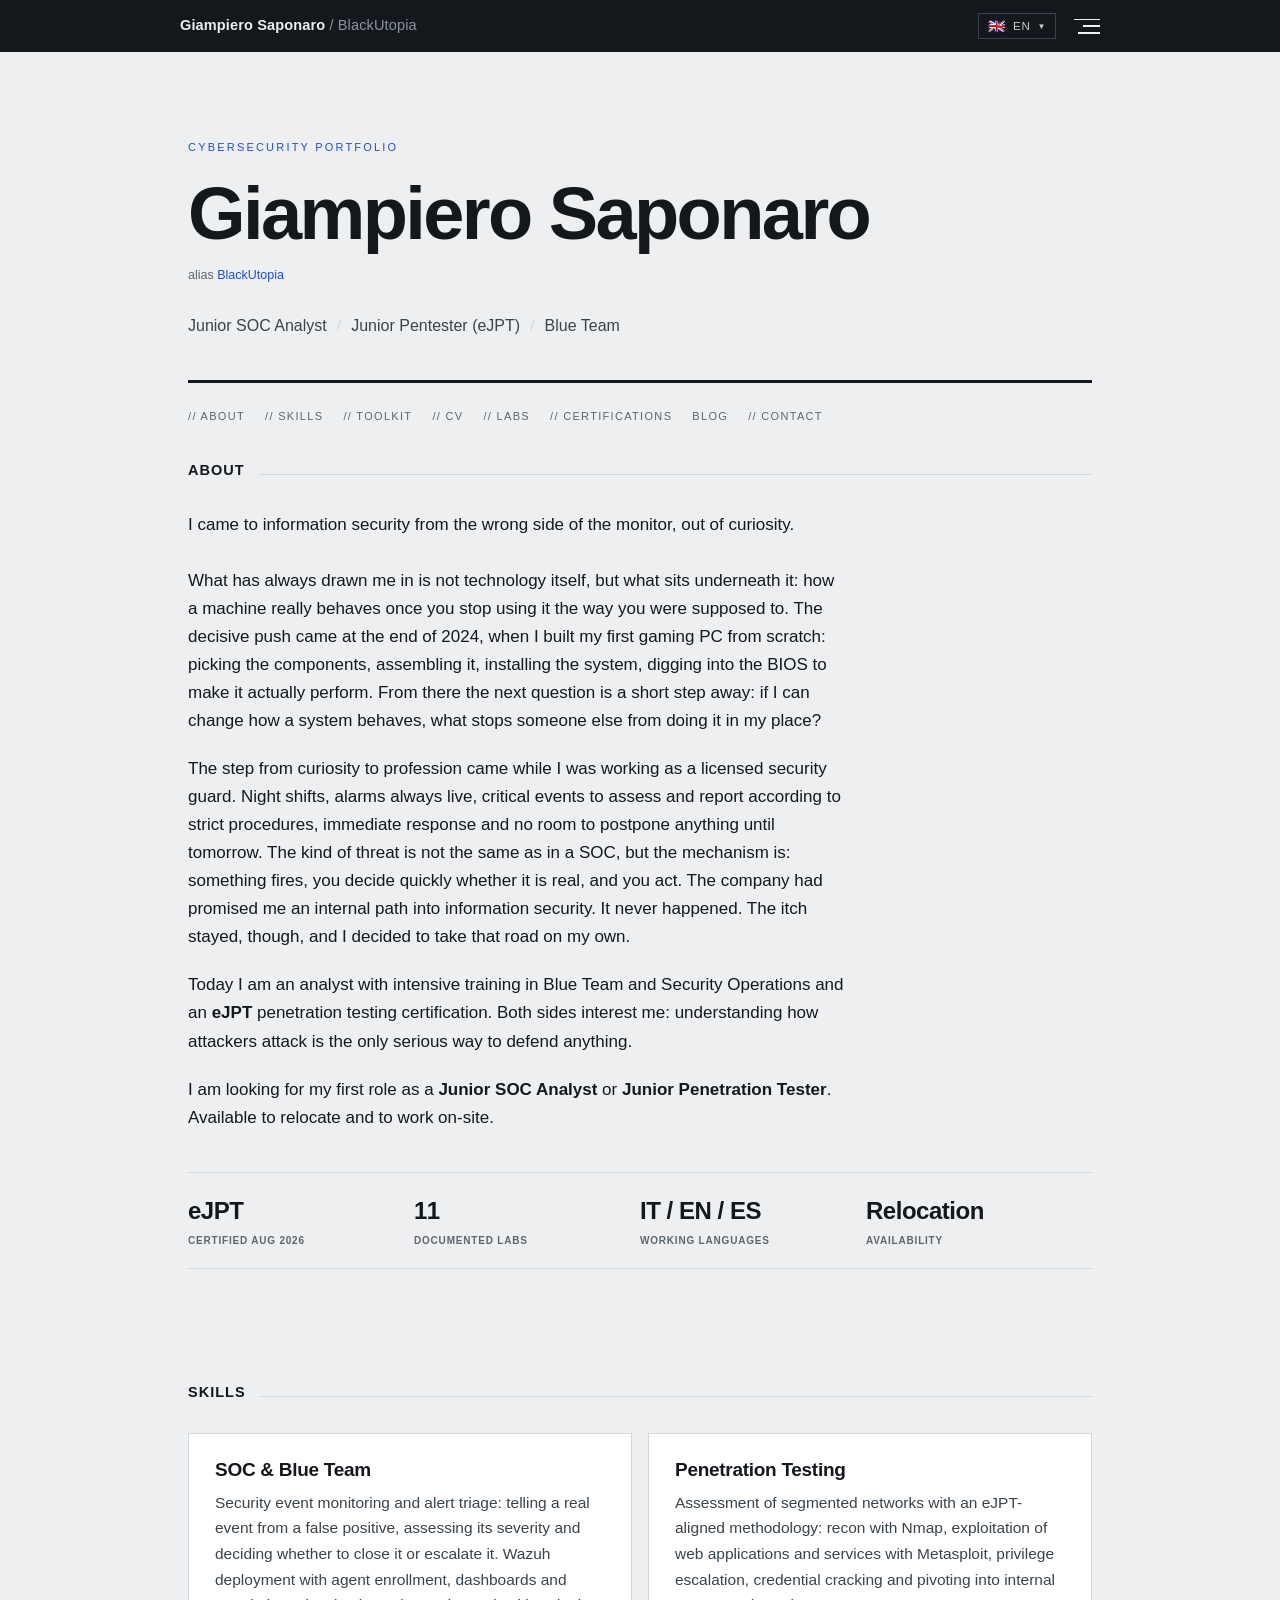
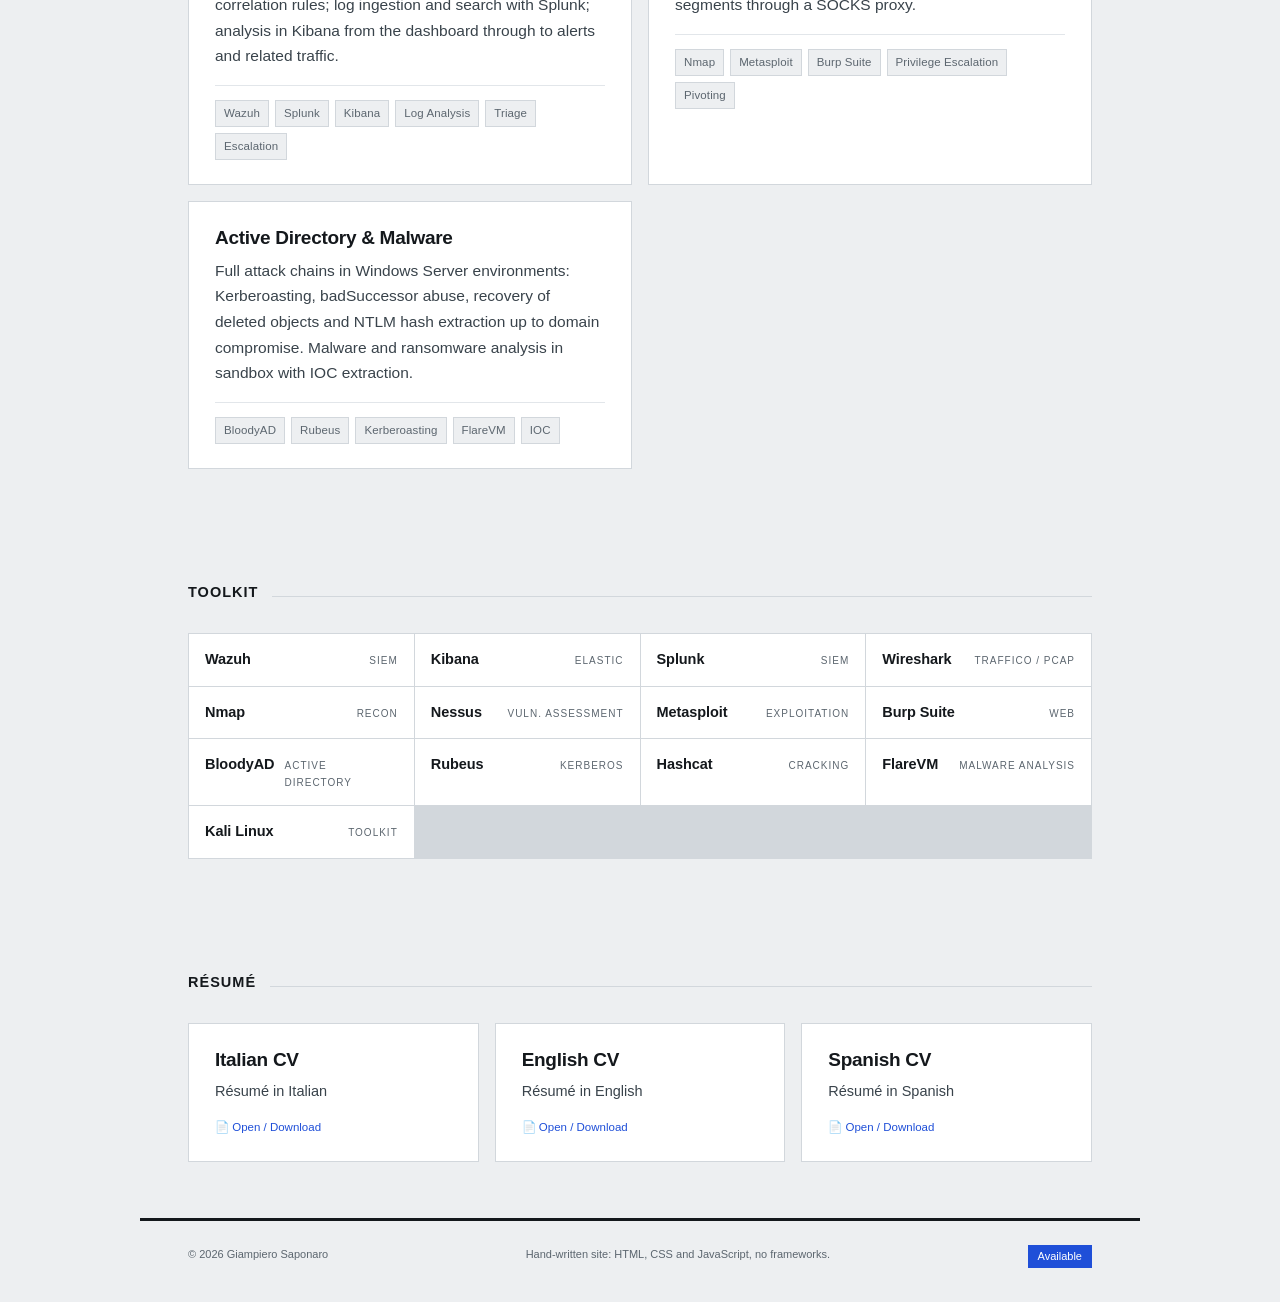
==== index.html @ b76ded6a "update" ====
<!DOCTYPE html>
<html lang="it">
<head>
<meta charset="UTF-8">
<meta name="viewport" content="width=device-width, initial-scale=1.0">
<title>BlackUtopia &mdash; Giampiero Saponaro | Junior SOC Analyst</title>
<meta name="description" content="Portfolio di Giampiero Saponaro, Junior SOC Analyst e Junior Penetration Tester certificato eJPT.">
<meta http-equiv="Content-Security-Policy" content="
default-src 'self';
style-src 'self' 'unsafe-inline' https://fonts.googleapis.com;
font-src 'self' https://fonts.gstatic.com;
script-src 'self' 'unsafe-inline';
img-src 'self' data:;
connect-src 'none';
frame-ancestors 'none';
upgrade-insecure-requests;
">
<meta name="referrer" content="no-referrer">
<meta http-equiv="X-Frame-Options" content="DENY">
<meta http-equiv="X-Content-Type-Options" content="nosniff">
<link href="https://fonts.googleapis.com/css2?family=Inter:wght@400;500;600;700;800&display=swap" rel="stylesheet">
<link rel="stylesheet" href="style.css">
</head>
<body data-page-title="">
<nav>
<div class="nav-in">
<a class="nav-logo" href="./">Giampiero Saponaro <span>/ BlackUtopia</span></a>
<div class="nav-actions">
<div class="lang-switch">
<button class="lang-btn" aria-label="Cambia lingua" data-i18n-aria="lang.aria" aria-expanded="false">
<span class="lang-flag">🇮🇹</span><span class="lang-code">IT</span><span class="lang-caret">▼</span>
</button>
<ul class="lang-menu">
<li><button data-lang="it"><span class="lang-flag">🇮🇹</span>Italiano</button></li>
<li><button data-lang="en"><span class="lang-flag">🇬🇧</span>English</button></li>
<li><button data-lang="es"><span class="lang-flag">🇪🇸</span>Español</button></li>
<li><button data-lang="fr"><span class="lang-flag">🇫🇷</span>Français</button></li>
</ul>
</div>
<button class="menu-toggle" aria-label="Apri il menu" data-i18n-aria="menu.open_aria" aria-expanded="false">
<span></span><span></span><span></span>
</button>
</div>
</div>
</nav>
<div class="menu-overlay">
<div class="menu-inner">
<div class="menu-top">
<div class="menu-label" data-i18n="menu.label">// navigazione</div>
<button class="menu-close">
<span class="menu-close-x">&times;</span><span data-i18n="menu.close">chiudi</span>
</button>
</div>
<ul class="menu-list">
<li class="current"><a href="./"><span class="menu-text" data-i18n="menu.home">Home</span><span class="menu-arrow">&rarr;</span></a></li>
<li><a href="labs/"><span class="menu-text" data-i18n="menu.labs">Lab &amp; Progetti</span><span class="menu-arrow">&rarr;</span></a></li>
<li><a href="bootcamp/"><span class="menu-text" data-i18n="menu.bootcamp">Bootcamp EPICODE</span><span class="menu-arrow">&rarr;</span></a></li>
<li><a href="github/"><span class="menu-text" data-i18n="menu.github">GitHub</span><span class="menu-arrow">&rarr;</span></a></li>
<li><a href="certs/"><span class="menu-text" data-i18n="menu.certs">Certificazioni</span><span class="menu-arrow">&rarr;</span></a></li>
<li><a href="blog/"><span class="menu-text" data-i18n="menu.blog">Blog</span><span class="menu-arrow">&rarr;</span></a></li>
<li><a href="contact/"><span class="menu-text" data-i18n="menu.contact">Contatti</span><span class="menu-arrow">&rarr;</span></a></li>
</ul>
<div class="menu-footer">
<a href="https://www.linkedin.com/in/giampiero-saponaro-cybersecurity" target="_blank" rel="noopener noreferrer">LinkedIn</a>
<a href="https://github.com/GiampieroSap" target="_blank" rel="noopener noreferrer">GitHub</a>
<a href="https://tryhackme.com/p/BlackUtopia" target="_blank" rel="noopener noreferrer">TryHackMe</a>
<a href="contact/" data-i18n="menu.write">Scrivimi</a>
</div>
</div>
</div>
<section id="hero">
<div class="hero-tag" data-i18n="hero.tag">Cybersecurity Portfolio</div>
<h1 class="hero-name">Giampiero Saponaro</h1>
<div class="hero-realname">alias <span>BlackUtopia</span></div>
<div class="hero-titles">
<span class="hero-role" data-i18n="hero.role1">Junior SOC Analyst</span>
<span class="hero-sep">/</span>
<span class="hero-role" data-i18n="hero.role2">Junior Pentester (eJPT)</span>
<span class="hero-sep">/</span>
<span class="hero-role" data-i18n="hero.role3">Blue Team</span>
</div>
<div class="hero-rule"></div>
</section>

<div class="subnav">
<a href="#about" data-i18n="sub.about">// about</a>
<a href="#skills" data-i18n="sub.skills">// competenze</a>
<a href="#tools" data-i18n="sub.tools">// arsenale</a>
<a href="#cv" data-i18n="sub.cv">// cv</a>
<a href="labs/" data-i18n="sub.labs">// lab</a>
<a href="certs/" data-i18n="sub.certs">// certificazioni</a>
<a href="blog/" data-i18n="menu.blog">Blog</a>
<a href="contact/" data-i18n="sub.contact">// contatti</a>
</div>

<section id="about">
<div>
<div class="section-header reveal">
<h2 class="section-title" data-i18n="about.title">About</h2>
<div class="section-line"></div>
</div>
<div class="about-text reveal">
<p data-i18n="about.p1">Mi sono avvicinato alla sicurezza informatica dal lato sbagliato del monitor, per curiosit&agrave;.<br><br>Quello che mi ha sempre attirato non &egrave; la tecnologia in s&eacute;, ma quello che ci sta sotto: come funziona davvero una macchina quando smetti di usarla come previsto. La spinta decisiva &egrave; arrivata a fine 2024, quando ho montato da zero il mio primo PC da gaming: scegliere i componenti, assemblarlo, installare il sistema, mettere le mani nel BIOS per farlo rendere davvero. Da l&igrave; alla domanda successiva il passo &egrave; breve: se posso cambiare come si comporta un sistema, cosa impedisce a qualcun altro di farlo al posto mio?</p>
<p data-i18n="about.p2">Il passaggio da curiosit&agrave; a mestiere &egrave; arrivato mentre lavoravo come Guardia Particolare Giurata. Turni di notte, allarmi sempre attivi, eventi critici da valutare e notificare secondo procedure precise, risposta immediata e nessun margine per rimandare a domani. Il tipo di minaccia non &egrave; lo stesso di un SOC, ma il meccanismo s&igrave;: qualcosa scatta, decidi in fretta se &egrave; reale, e agisci. L'azienda mi aveva promesso un percorso interno per passare alla sicurezza informatica. Non se n'&egrave; fatto niente. Il pallino per&ograve; &egrave; rimasto, e ho deciso di prendere quella strada per conto mio.</p>
<p data-i18n="about.p3">Oggi sono un analista con formazione intensiva in Blue Team e Security Operations e certificazione <strong>eJPT</strong> in penetration testing. Mi interessano entrambi i lati: capire come attacca chi attacca &egrave; l'unico modo serio per difendere qualcosa.</p>
<p data-i18n="about.p4">Cerco la mia prima posizione come <strong>Junior SOC Analyst</strong> o <strong>Junior Penetration Tester</strong>. Disponibile al trasferimento e al lavoro in presenza.</p>
</div>
</div>
<div class="about-stats reveal">
<div class="stat-box"><span class="stat-num">eJPT</span><span class="stat-label" data-i18n="about.stat1">Certificato ago 2026</span></div>
<div class="stat-box"><span class="stat-num">11</span><span class="stat-label" data-i18n="about.stat2">Lab documentati</span></div>
<div class="stat-box"><span class="stat-num">IT / EN / ES</span><span class="stat-label" data-i18n="about.stat3">Lingue di lavoro</span></div>
<div class="stat-box"><span class="stat-num" data-i18n="about.stat4val">Trasferimento</span><span class="stat-label" data-i18n="about.stat4">Disponibilit&agrave;</span></div>
</div>
</section>

<section id="skills">
<div class="section-header reveal">
<h2 class="section-title" data-i18n="skills.title">Competenze</h2>
<div class="section-line"></div>
</div>
<div class="skills-grid">
<div class="skill-card reveal">
<div class="skill-card-title" data-i18n="skills.c1.title">SOC &amp; Blue Team</div>
<p data-i18n="skills.c1.desc">Monitoraggio di eventi di sicurezza e triage delle alert: distinguere un evento reale da un falso positivo, valutarne la gravit&agrave; e decidere se chiuderlo o passarlo a un livello superiore. Deployment di Wazuh con enrollment degli agenti, dashboard e regole di correlazione; ingestione e ricerca di log con Splunk; analisi su Kibana partendo dalla dashboard fino agli alert e al traffico correlato.</p>
<div class="skill-tags">
<span class="skill-tag">Wazuh</span>
<span class="skill-tag">Splunk</span>
<span class="skill-tag">Kibana</span>
<span class="skill-tag">Log Analysis</span>
<span class="skill-tag">Triage</span>
<span class="skill-tag">Escalation</span>
</div>
</div>
<div class="skill-card reveal">
<div class="skill-card-title" data-i18n="skills.c2.title">Penetration Testing</div>
<p data-i18n="skills.c2.desc">Assessment di reti segmentate con metodologia allineata all'eJPT: recon con Nmap, exploitation di applicazioni web e servizi con Metasploit, privilege escalation, cracking di credenziali e pivoting verso segmenti interni tramite proxy SOCKS.</p>
<div class="skill-tags">
<span class="skill-tag">Nmap</span>
<span class="skill-tag">Metasploit</span>
<span class="skill-tag">Burp Suite</span>
<span class="skill-tag">Privilege Escalation</span>
<span class="skill-tag">Pivoting</span>
</div>
</div>
<div class="skill-card reveal">
<div class="skill-card-title" data-i18n="skills.c3.title">Active Directory &amp; Malware</div>
<p data-i18n="skills.c3.desc">Catene di attacco complete in ambienti Windows Server: Kerberoasting, abuso di badSuccessor, recupero di oggetti eliminati ed estrazione di hash NTLM fino alla compromissione del dominio. Analisi di malware e ransomware in sandbox con estrazione di IOC.</p>
<div class="skill-tags">
<span class="skill-tag">BloodyAD</span>
<span class="skill-tag">Rubeus</span>
<span class="skill-tag">Kerberoasting</span>
<span class="skill-tag">FlareVM</span>
<span class="skill-tag">IOC</span>
</div>
</div>
</div>
</section>

<section id="tools">
<div class="section-header reveal">
<h2 class="section-title" data-i18n="tools.title">Arsenale</h2>
<div class="section-line"></div>
</div>
<div class="tools-grid">
<div class="tool-item reveal"><span class="tool-name">Wazuh</span><span class="tool-bar">SIEM</span></div>
<div class="tool-item reveal"><span class="tool-name">Kibana</span><span class="tool-bar">Elastic</span></div>
<div class="tool-item reveal"><span class="tool-name">Splunk</span><span class="tool-bar">SIEM</span></div>
<div class="tool-item reveal"><span class="tool-name">Wireshark</span><span class="tool-bar">Traffico / PCAP</span></div>
<div class="tool-item reveal"><span class="tool-name">Nmap</span><span class="tool-bar">Recon</span></div>
<div class="tool-item reveal"><span class="tool-name">Nessus</span><span class="tool-bar">Vuln. assessment</span></div>
<div class="tool-item reveal"><span class="tool-name">Metasploit</span><span class="tool-bar">Exploitation</span></div>
<div class="tool-item reveal"><span class="tool-name">Burp Suite</span><span class="tool-bar">Web</span></div>
<div class="tool-item reveal"><span class="tool-name">BloodyAD</span><span class="tool-bar">Active Directory</span></div>
<div class="tool-item reveal"><span class="tool-name">Rubeus</span><span class="tool-bar">Kerberos</span></div>
<div class="tool-item reveal"><span class="tool-name">Hashcat</span><span class="tool-bar">Cracking</span></div>
<div class="tool-item reveal"><span class="tool-name">FlareVM</span><span class="tool-bar">Malware analysis</span></div>
<div class="tool-item reveal"><span class="tool-name">Kali Linux</span><span class="tool-bar">Toolkit</span></div>
</div>
</section>

<section id="cv">
<div class="section-header reveal">
<h2 class="section-title" data-i18n="cv.title">Curriculum Vitae</h2>
<div class="section-line"></div>
</div>
<div class="cv-grid">
<a class="cv-card reveal" href="assets/CV/CV_IT.pdf" target="_blank" rel="noopener noreferrer">
<div class="cv-lang" data-i18n="cv.it.lang">CV Italiano</div>
<div class="cv-sub" data-i18n="cv.it.sub">Curriculum in italiano</div>
<div class="cv-action" data-i18n="cv.open">📄 Apri / Download</div>
</a>
<a class="cv-card reveal" href="assets/CV/CV_EN.pdf" target="_blank" rel="noopener noreferrer">
<div class="cv-lang" data-i18n="cv.en.lang">English CV</div>
<div class="cv-sub" data-i18n="cv.en.sub">Curriculum in inglese</div>
<div class="cv-action" data-i18n="cv.open">📄 Apri / Download</div>
</a>
<a class="cv-card reveal" href="assets/CV/CV_ES.pdf" target="_blank" rel="noopener noreferrer">
<div class="cv-lang" data-i18n="cv.es.lang">CV Espa&ntilde;ol</div>
<div class="cv-sub" data-i18n="cv.es.sub">Curriculum in spagnolo</div>
<div class="cv-action" data-i18n="cv.open">📄 Apri / Download</div>
</a>
</div>
</section>
<footer>
<span>&copy; 2026 Giampiero Saponaro</span>
<span data-i18n="footer.built">Sito scritto a mano: HTML, CSS e JavaScript, nessun framework.</span>
<span data-i18n="footer.open">Disponibile</span>
</footer>
<script src="i18n.js"></script>
<script src="script.js"></script>
</body>
</html>
---- style.css ----
/* ============================================================
   BlackUtopia — Giampiero Saponaro
   Design: documentale, fondo chiaro
   ============================================================ */

:root{
  --bg:#EDEFF1;
  --card:#FFFFFF;
  --ink:#14181C;
  --body:#39434B;
  --dim:#5C666F;
  --line:#D2D7DC;
  --line-soft:#E2E6EA;
  --accent:#1F4FD8;
  --accent-dark:#1740B0;
  --alert:#B3341F;
  --maxw:1000px;
}

*{margin:0;padding:0;box-sizing:border-box}
html{scroll-behavior:smooth}
body{
  background:var(--bg);
  color:var(--ink);
  font-family:'Inter',-apple-system,BlinkMacSystemFont,'Segoe UI',Roboto,Helvetica,Arial,sans-serif;
  font-size:17px;
  line-height:1.65;
  -webkit-font-smoothing:antialiased;
}
a{color:inherit}
::selection{background:var(--accent);color:#fff}

/* contenitore: applicato direttamente agli elementi di pagina */
.wrap,section,.page-head,.subnav,footer{
  max-width:var(--maxw);margin-left:auto;margin-right:auto;
  padding-left:48px;padding-right:48px;
}

/* ---------- NAV ---------- */
nav{background:var(--ink);color:#EDEFF1;position:sticky;top:0;z-index:120}
.nav-in{
  max-width:var(--maxw);margin:0 auto;padding:13px 40px;
  display:flex;justify-content:space-between;align-items:center;
}
.nav-logo{font-family:'Inter',sans-serif;font-weight:700;font-size:14.5px;letter-spacing:.01em;text-decoration:none}
.nav-logo span{color:#8A94A0;font-weight:500}
.nav-actions{display:flex;align-items:center;gap:18px}

/* ---------- SELETTORE LINGUA ---------- */
.lang-switch{position:relative}
.lang-btn{
  display:flex;align-items:center;gap:7px;
  background:none;border:1px solid #39434B;color:#C6CCD2;
  font-family:'Inter',sans-serif;font-size:11.5px;letter-spacing:.06em;
  padding:5px 9px;cursor:pointer;transition:border-color .18s,color .18s;
}
.lang-btn:hover,.lang-switch.open .lang-btn{border-color:#EDEFF1;color:#fff}
.lang-caret{font-size:8px;transition:transform .2s}
.lang-switch.open .lang-caret{transform:rotate(180deg)}
.lang-menu{
  position:absolute;top:calc(100% + 6px);right:0;min-width:160px;list-style:none;
  background:var(--card);border:1px solid var(--line);
  opacity:0;visibility:hidden;transform:translateY(-5px);
  transition:opacity .18s,transform .18s,visibility .18s;
  box-shadow:5px 5px 0 rgba(20,24,28,.16);
}
.lang-switch.open .lang-menu{opacity:1;visibility:visible;transform:none}
.lang-menu button{
  width:100%;display:flex;align-items:center;gap:9px;
  background:none;border:none;cursor:pointer;padding:9px 12px;
  font-family:'Inter',sans-serif;font-size:13.5px;color:var(--ink);text-align:left;
}
.lang-menu button:hover{background:var(--bg);color:var(--accent)}
.lang-menu button.active{color:var(--accent);font-weight:500}
.lang-menu button.active::after{content:'✓';margin-left:auto;font-size:11px}
.lang-flag{font-size:14px;line-height:1}

/* ---------- HAMBURGER ---------- */
.menu-toggle{
  position:relative;z-index:210;width:26px;height:15px;padding:0;
  background:none;border:none;cursor:pointer;
  display:flex;flex-direction:column;justify-content:space-between;align-items:flex-end;
}
.menu-toggle span{display:block;height:1.5px;background:#EDEFF1;transition:transform .35s cubic-bezier(.7,0,.3,1),opacity .2s,width .3s}
.menu-toggle span:nth-child(1){width:100%}
.menu-toggle span:nth-child(2){width:64%}
.menu-toggle span:nth-child(3){width:84%}
.menu-toggle:hover span{width:100%}
body.menu-open .menu-toggle span{background:var(--ink)}
body.menu-open .menu-toggle span:nth-child(1){width:100%;transform:translateY(6.7px) rotate(45deg)}
body.menu-open .menu-toggle span:nth-child(2){opacity:0}
body.menu-open .menu-toggle span:nth-child(3){width:100%;transform:translateY(-6.7px) rotate(-45deg)}
body.menu-open nav{background:transparent}
body.menu-open .nav-logo{color:var(--ink)}
body.menu-open .nav-logo span{color:var(--dim)}
body.menu-open .lang-btn{border-color:var(--line);color:var(--dim)}

/* ---------- MENU FULLSCREEN ---------- */
.menu-overlay{
  position:fixed;inset:0;z-index:110;background:var(--bg);
  display:flex;flex-direction:column;justify-content:center;
  padding:110px 40px 48px;overflow-y:auto;
  clip-path:inset(0 0 100% 0);
  transition:clip-path .55s cubic-bezier(.76,0,.24,1);
  pointer-events:none;
}
body.menu-open .menu-overlay{clip-path:inset(0 0 0 0);pointer-events:auto}
.menu-inner{max-width:var(--maxw);margin:0 auto;width:100%}
.menu-top{display:flex;justify-content:space-between;align-items:baseline;
  border-bottom:1px solid var(--line);padding-bottom:12px;margin-bottom:34px}
.menu-label{font-family:'Inter',sans-serif;font-size:10.5px;letter-spacing:.09em;text-transform:uppercase;font-weight:600;color:var(--dim)}
.menu-close{
  background:none;border:none;cursor:pointer;color:var(--dim);
  font-family:'Inter',sans-serif;font-size:10.5px;letter-spacing:.07em;text-transform:uppercase;font-weight:600;
  display:flex;align-items:center;gap:6px;transition:color .18s;
}
.menu-close:hover{color:var(--accent)}
.menu-close-x{font-size:15px;line-height:1}

.menu-list{list-style:none}
.menu-list li{opacity:0;transform:translateY(14px);transition:opacity .4s ease,transform .4s ease;border-bottom:1px solid var(--line-soft)}
body.menu-open .menu-list li{opacity:1;transform:none}
body.menu-open .menu-list li:nth-child(1){transition-delay:.16s}
body.menu-open .menu-list li:nth-child(2){transition-delay:.21s}
body.menu-open .menu-list li:nth-child(3){transition-delay:.26s}
body.menu-open .menu-list li:nth-child(4){transition-delay:.31s}
body.menu-open .menu-list li:nth-child(5){transition-delay:.36s}
body.menu-open .menu-list li:nth-child(6){transition-delay:.41s}
body.menu-open .menu-list li:nth-child(7){transition-delay:.46s}
.menu-list a{
  display:flex;align-items:center;justify-content:space-between;
  text-decoration:none;padding:14px 0;
  font-family:'Inter',sans-serif;font-weight:700;
  font-size:clamp(26px,4.6vw,44px);letter-spacing:-.03em;line-height:1.1;
  transition:color .2s,padding-left .28s cubic-bezier(.7,0,.3,1);
}
.menu-list a:hover{color:var(--accent);padding-left:14px}
.menu-arrow{font-size:20px;color:var(--accent);opacity:0;transform:translateX(-8px);transition:opacity .2s,transform .25s}
.menu-list a:hover .menu-arrow{opacity:1;transform:none}
.menu-list li.current a{color:var(--accent)}
.menu-footer{
  margin-top:34px;padding-top:16px;border-top:1px solid var(--line);
  display:flex;flex-wrap:wrap;gap:22px;opacity:0;transition:opacity .4s ease .5s;
}
body.menu-open .menu-footer{opacity:1}
.menu-footer a{font-family:'Inter',sans-serif;font-size:11px;letter-spacing:.12em;
  text-transform:uppercase;color:var(--dim);text-decoration:none;transition:color .18s}
.menu-footer a:hover{color:var(--accent)}

/* ---------- HERO ---------- */
#hero{padding-top:86px;padding-bottom:8px}
.hero-tag{font-family:'Inter',sans-serif;font-size:11px;letter-spacing:.2em;
  text-transform:uppercase;color:var(--accent);margin-bottom:22px}
.hero-name{
  font-family:'Inter',sans-serif;font-weight:700;
  font-size:clamp(38px,6.6vw,74px);line-height:.98;letter-spacing:-.035em;margin-bottom:14px;
}
.hero-realname{font-family:'Inter',sans-serif;font-size:12.5px;color:var(--dim);margin-bottom:28px}
.hero-realname span{color:var(--accent)}
.hero-titles{display:flex;flex-wrap:wrap;gap:10px;align-items:baseline;
  font-family:'Inter',sans-serif;font-weight:500;font-size:16px;color:var(--body)}
.hero-sep{color:var(--line);font-weight:400}
.hero-rule{height:3px;background:var(--ink);margin-top:40px}

/* ---------- SUBNAV ---------- */
.subnav{display:flex;flex-wrap:wrap;gap:20px;padding-top:16px;padding-bottom:0}
.subnav a{font-family:'Inter',sans-serif;font-size:11px;letter-spacing:.12em;
  text-transform:uppercase;color:var(--dim);text-decoration:none;transition:color .18s}
.subnav a:hover{color:var(--accent)}

/* ---------- SEZIONI ---------- */
section{padding-top:56px;padding-bottom:56px}
#about{padding-top:34px}
.section-header{display:flex;align-items:baseline;gap:14px;margin-bottom:28px}
.section-title{font-family:'Inter',sans-serif;font-weight:700;font-size:14.5px;
  letter-spacing:.07em;text-transform:uppercase;font-weight:600}
.section-kicker{font-family:'Inter',sans-serif;font-size:10.5px;letter-spacing:.16em;
  text-transform:uppercase;color:var(--accent)}
.section-num{display:none}
.section-line{flex:1;height:1px;background:var(--line)}

.about-text{max-width:660px}
.about-text p{margin-bottom:20px}
.about-text p:last-child{margin-bottom:0}
.about-text strong{font-weight:600;color:var(--ink)}
.about-stats{display:grid;grid-template-columns:repeat(auto-fit,minmax(160px,1fr));
  margin-top:40px;border-top:1px solid var(--line);border-bottom:1px solid var(--line)}
.stat-box{padding:18px 0}
.stat-num{display:block;font-family:'Inter',sans-serif;font-weight:700;font-size:24px;letter-spacing:-.02em}
.stat-label{display:block;font-family:'Inter',sans-serif;font-size:10px;
  letter-spacing:.08em;text-transform:uppercase;font-weight:600;color:var(--dim);margin-top:3px}

/* ---------- CARD (skill, lab, cert, repo, post) ---------- */
.skills-grid,.labs-grid,.repo-grid,.posts-grid{
  display:grid;grid-template-columns:repeat(auto-fit,minmax(330px,1fr));gap:16px}
.certs-grid{display:grid;grid-template-columns:repeat(auto-fit,minmax(280px,1fr));gap:14px}

.skill-card,.lab-card,.cert-card,.repo-card,.post-card,.cv-card{
  background:var(--card);border:1px solid var(--line);padding:24px 26px;
  text-decoration:none;color:inherit;display:block;
  transition:box-shadow .2s,transform .2s,border-color .2s;
}
.skill-card:hover,.lab-card:hover,.cert-card:hover,.repo-card:hover,.post-card:hover,.cv-card:hover{
  box-shadow:5px 5px 0 var(--ink);transform:translate(-2px,-2px);border-color:var(--ink)}
.skill-icon,.tool-logo,.cv-flag,.cert-issuer-logo{display:none}

.skill-card-title,.lab-title,.repo-name,.post-title,.cv-lang{
  font-family:'Inter',sans-serif;font-weight:700;font-size:19px;
  letter-spacing:-.015em;margin-bottom:9px;line-height:1.22}
.skill-card p,.lab-desc,.repo-desc,.post-summary{color:var(--body);font-size:15.5px}
.repo-path{font-size:12.5px;color:var(--dim);
  margin:-4px 0 10px;word-break:break-all}

.skill-tags,.lab-tech,.repo-meta,.post-tags,.article-tags{
  display:flex;flex-wrap:wrap;gap:6px;margin-top:16px;padding-top:14px;border-top:1px solid var(--line-soft)}
.skill-tag,.lab-tag,.repo-tag,.post-tag{
  font-family:'Inter',sans-serif;font-size:11.5px;letter-spacing:.01em;font-weight:500;
  color:var(--dim);background:var(--bg);border:1px solid var(--line);padding:3px 8px}

.lab-status,.repo-flag{
  font-family:'Inter',sans-serif;font-size:9.5px;letter-spacing:.07em;text-transform:uppercase;font-weight:600;
  color:var(--accent);border:1px solid var(--accent);padding:2px 7px;
  display:inline-block;margin-bottom:12px}
.lab-pdf-hint,.repo-open,.post-read,.cv-action{
  margin-top:14px;font-family:'Inter',sans-serif;font-size:11.5px;color:var(--accent)}

/* ---------- STRUMENTI ---------- */
.tools-grid{display:grid;grid-template-columns:repeat(auto-fill,minmax(220px,1fr));
  gap:1px;background:var(--line);border:1px solid var(--line)}
.tool-item{background:var(--card);padding:14px 16px;display:flex;
  justify-content:space-between;align-items:baseline;gap:10px;transition:background .18s}
.tool-item:hover{background:var(--bg)}
.tool-name{font-size:14.5px;font-weight:600;letter-spacing:-.005em}
.tool-bar{font-family:'Inter',sans-serif;font-size:10px;letter-spacing:.1em;
  text-transform:uppercase;color:var(--dim)}

/* ---------- CV ---------- */
.cv-grid{display:grid;grid-template-columns:repeat(auto-fit,minmax(230px,1fr));gap:16px}
.cv-sub{font-size:14.5px;color:var(--body)}

/* ---------- CERTIFICAZIONI ---------- */
.cert-issuer{display:flex;align-items:baseline;gap:12px;margin:38px 0 16px;
  padding-bottom:9px;border-bottom:1px solid var(--line)}
.cert-issuer:first-of-type{margin-top:0}
.cert-issuer-name{font-family:'Inter',sans-serif;font-weight:700;font-size:16px;letter-spacing:-.01em}
.cert-issuer-course{font-family:'Inter',sans-serif;font-size:10.5px;
  letter-spacing:.01em;color:var(--dim)}
.cert-module{font-family:'Inter',sans-serif;font-size:9.5px;letter-spacing:.14em;
  color:var(--accent);border:1px solid var(--accent);padding:2px 7px;display:inline-block;margin-bottom:11px}
.cert-title{font-family:'Inter',sans-serif;font-weight:500;font-size:16.5px;
  line-height:1.3;margin-bottom:7px}
.cert-date{font-family:'Inter',sans-serif;font-size:11px;color:var(--dim)}
.cert-bar{display:none}

/* ---------- PAGINE INTERNE ---------- */
.page-head{padding-top:70px;padding-bottom:0}
.page-kicker{font-family:'Inter',sans-serif;font-size:11px;letter-spacing:.2em;
  text-transform:uppercase;color:var(--accent);margin-bottom:16px}
.page-title{font-family:'Inter',sans-serif;font-weight:700;
  font-size:clamp(32px,5.4vw,56px);line-height:1.02;letter-spacing:-.03em}
.page-lead{max-width:640px;margin-top:16px;color:var(--body)}
.back-home{display:inline-block;margin-top:24px;font-family:'Inter',sans-serif;
  font-size:11px;letter-spacing:.06em;text-transform:uppercase;font-weight:600;color:var(--dim);
  text-decoration:none;border-bottom:1px solid var(--line);padding-bottom:3px;transition:color .18s,border-color .18s}
.back-home:hover{color:var(--accent);border-color:var(--accent)}
.page-section{padding-top:38px}

/* ---------- BLOG ---------- */
.blog-empty{margin-top:26px;padding:44px 30px;text-align:center;
  background:var(--card);border:1px dashed var(--line)}
.blog-empty-icon{display:none}
.blog-empty-title{font-family:'Inter',sans-serif;font-weight:700;font-size:22px;
  letter-spacing:-.02em;margin-bottom:8px}
.blog-empty-desc{max-width:520px;margin:0 auto;color:var(--body);font-size:15.5px}
.blog-empty-cta{display:inline-block;margin-top:20px;font-family:'Inter',sans-serif;
  font-size:11.5px;letter-spacing:.08em;color:#fff;background:var(--accent);
  padding:9px 16px;text-decoration:none;transition:background .18s}
.blog-empty-cta:hover{background:var(--accent-dark)}
.post-date{font-family:'Inter',sans-serif;font-size:10.5px;letter-spacing:.14em;
  color:var(--dim);margin-bottom:9px}

/* ---------- ARTICOLO ---------- */
.article-title{max-width:760px}
.article-body{max-width:660px;font-size:17.5px;line-height:1.72}
.article-body p{margin-bottom:20px}
.article-body strong{font-weight:600}
.article-body em{color:var(--accent);font-style:italic}
.article-body h2{font-family:'Inter',sans-serif;font-weight:700;font-size:21px;
  letter-spacing:-.02em;margin:34px 0 14px;padding-top:22px;border-top:1px solid var(--line)}
.article-tags{max-width:660px}
.article-note{max-width:660px;margin-top:20px;font-family:'Inter',sans-serif;
  font-size:10.5px;letter-spacing:.04em;color:var(--dim)}

/* ---------- CONTATTI ---------- */
#contact{display:grid;grid-template-columns:1fr 1fr;gap:52px;align-items:start}
.contact-cta{font-family:'Inter',sans-serif;font-weight:700;
  font-size:clamp(26px,3.6vw,40px);line-height:1.06;letter-spacing:-.03em;margin-bottom:16px}
.contact-cta span{color:var(--accent)}
.contact-sub{color:var(--body);max-width:420px}
.contact-links{display:flex;flex-direction:column;gap:1px;background:var(--line);border:1px solid var(--line)}
.contact-link{display:flex;align-items:center;gap:14px;background:var(--card);
  padding:15px 18px;text-decoration:none;transition:background .18s}
.contact-link:hover{background:var(--bg)}
.contact-link-icon{font-family:'Inter',sans-serif;font-size:13px;color:var(--accent);
  width:20px;text-align:center;flex-shrink:0}
.contact-link-label{display:block;font-family:'Inter',sans-serif;font-size:9.5px;
  letter-spacing:.08em;text-transform:uppercase;font-weight:600;color:var(--dim)}
.contact-link-val{display:block;font-family:'Inter',sans-serif;font-size:14.5px;
  word-break:break-all;margin-top:2px}

/* ---------- FOOTER ---------- */
footer{padding-top:24px;padding-bottom:34px;
  border-top:3px solid var(--ink);display:flex;justify-content:space-between;
  flex-wrap:wrap;gap:12px;font-family:'Inter',sans-serif;font-size:11px;color:var(--dim)}
footer span:last-child{background:var(--accent);color:#fff;padding:2px 10px}

/* ---------- REVEAL ---------- */
.reveal{opacity:0;transform:translateY(12px);transition:opacity .5s ease,transform .5s ease}
.reveal.visible{opacity:1;transform:none}

/* ---------- ACCESSIBILITÀ ---------- */
a:focus-visible,button:focus-visible{outline:2px solid var(--accent);outline-offset:3px}
@media (prefers-reduced-motion:reduce){
  *{animation:none!important;transition-duration:.01ms!important}
  .reveal{opacity:1;transform:none}
  html{scroll-behavior:auto}
}

/* ---------- RESPONSIVE ---------- */
@media (max-width:760px){
  body{font-size:17px}
  .wrap,section,.page-head,.subnav,footer{padding-left:22px;padding-right:22px}
  .nav-in{padding:12px 22px}
  .menu-overlay{padding:96px 22px 36px}
  #contact{grid-template-columns:1fr;gap:34px}
  .lang-code{display:none}
  .skills-grid,.labs-grid,.repo-grid,.posts-grid,.certs-grid,.cv-grid{grid-template-columns:1fr}
  .tools-grid{grid-template-columns:1fr 1fr}
}
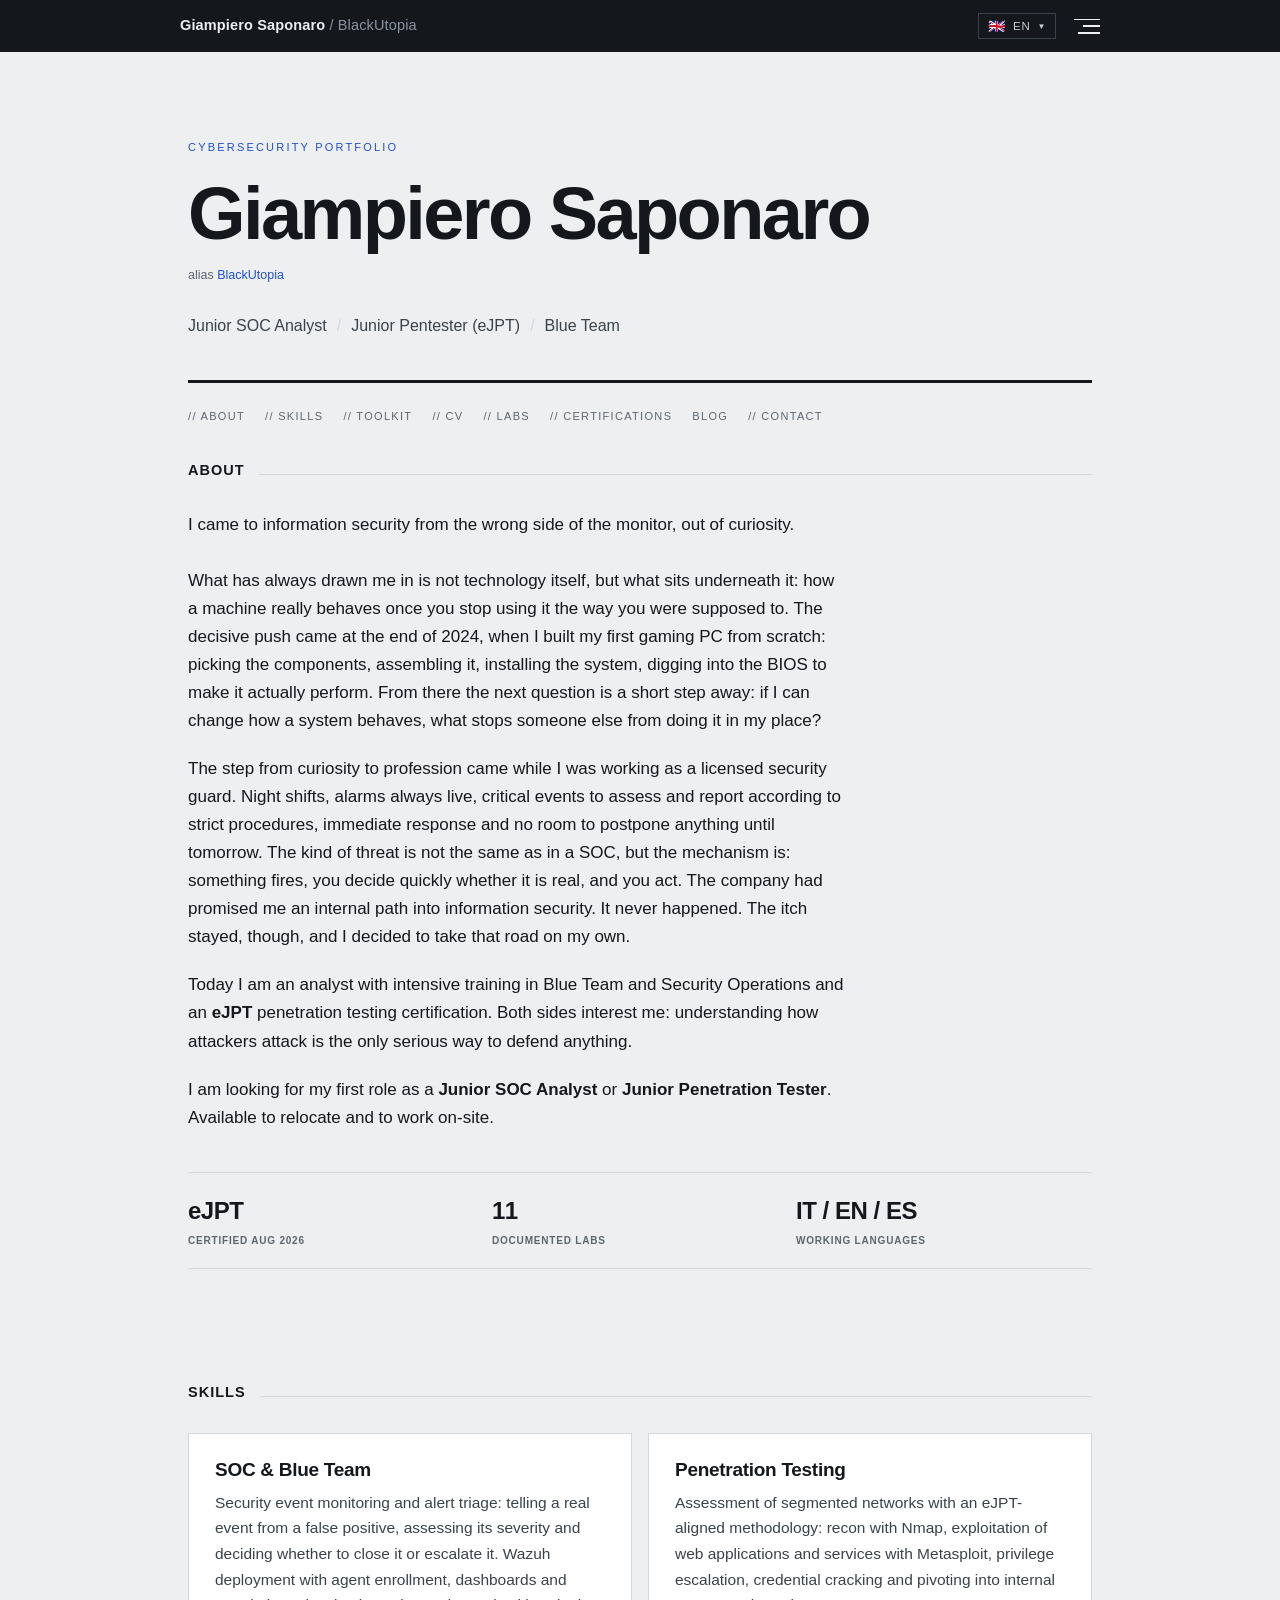
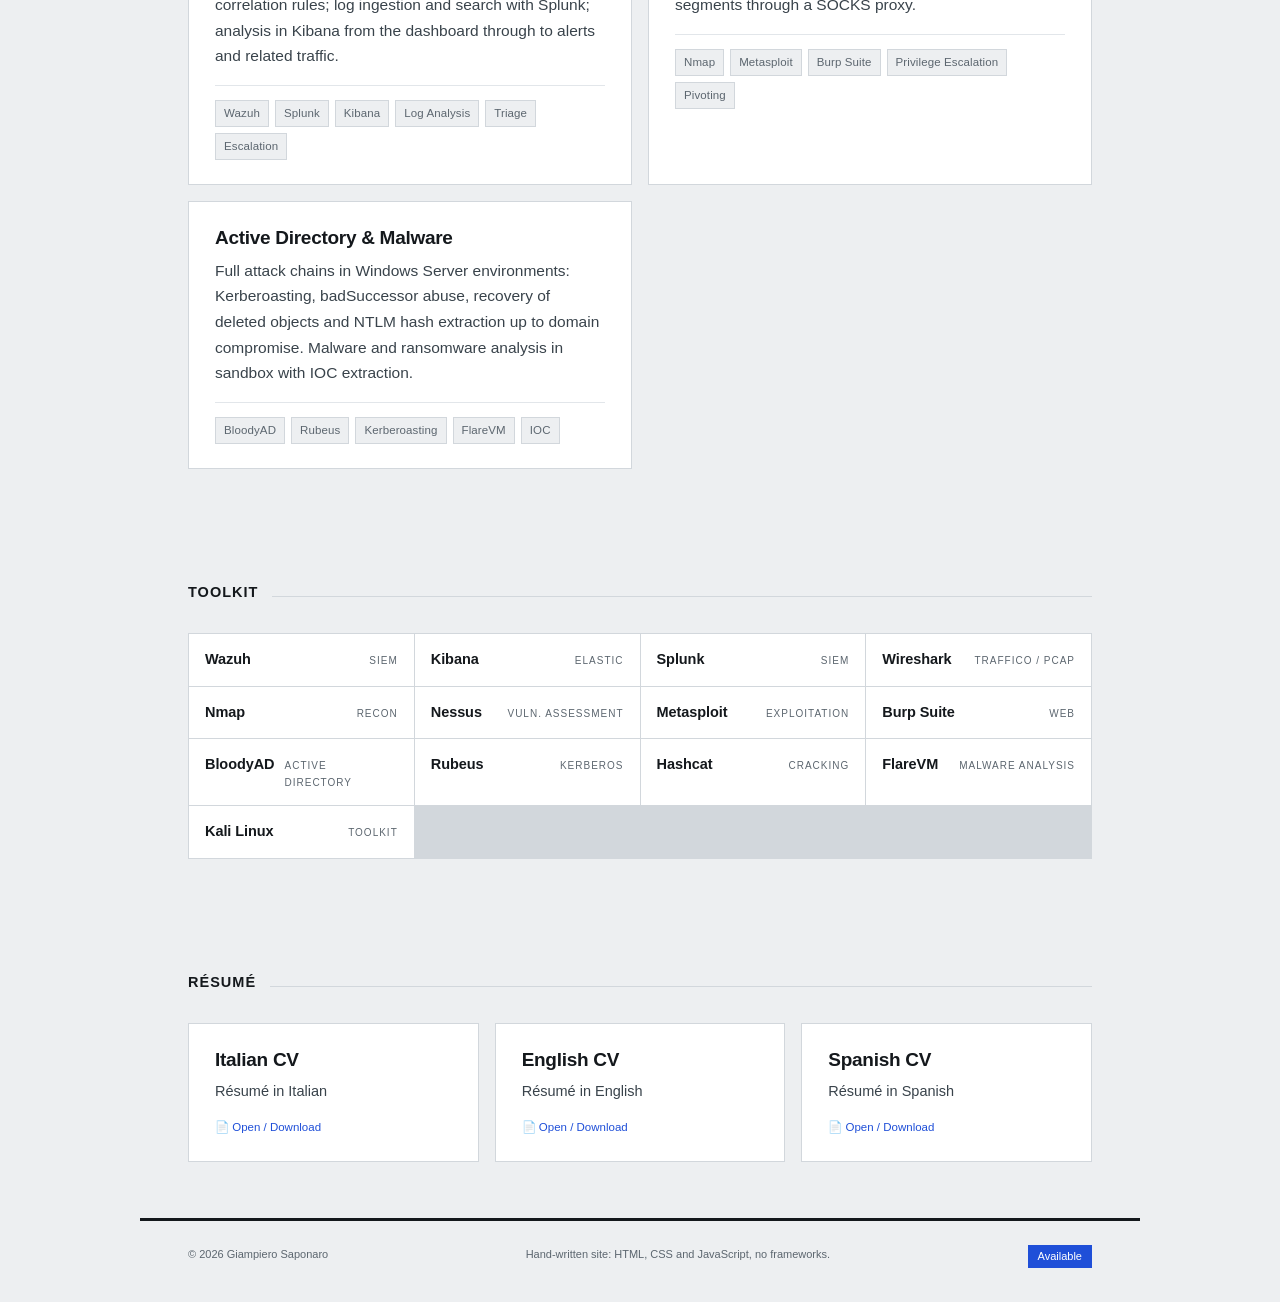
==== commit d0caf4d2: "update" ====
--- a/index.html
+++ b/index.html
@@ -110,7 +110,6 @@
 <div class="stat-box"><span class="stat-num">eJPT</span><span class="stat-label" data-i18n="about.stat1">Certificato ago 2026</span></div>
 <div class="stat-box"><span class="stat-num">11</span><span class="stat-label" data-i18n="about.stat2">Lab documentati</span></div>
 <div class="stat-box"><span class="stat-num">IT / EN / ES</span><span class="stat-label" data-i18n="about.stat3">Lingue di lavoro</span></div>
-<div class="stat-box"><span class="stat-num" data-i18n="about.stat4val">Trasferimento</span><span class="stat-label" data-i18n="about.stat4">Disponibilit&agrave;</span></div>
 </div>
 </section>
 
--- a/style.css
+++ b/style.css
@@ -183,7 +183,7 @@
 .about-text p{margin-bottom:20px}
 .about-text p:last-child{margin-bottom:0}
 .about-text strong{font-weight:600;color:var(--ink)}
-.about-stats{display:grid;grid-template-columns:repeat(auto-fit,minmax(160px,1fr));
+.about-stats{display:grid;grid-template-columns:repeat(auto-fit,minmax(180px,1fr));gap:8px;
   margin-top:40px;border-top:1px solid var(--line);border-bottom:1px solid var(--line)}
 .stat-box{padding:18px 0}
 .stat-num{display:block;font-family:'Inter',sans-serif;font-weight:700;font-size:24px;letter-spacing:-.02em}
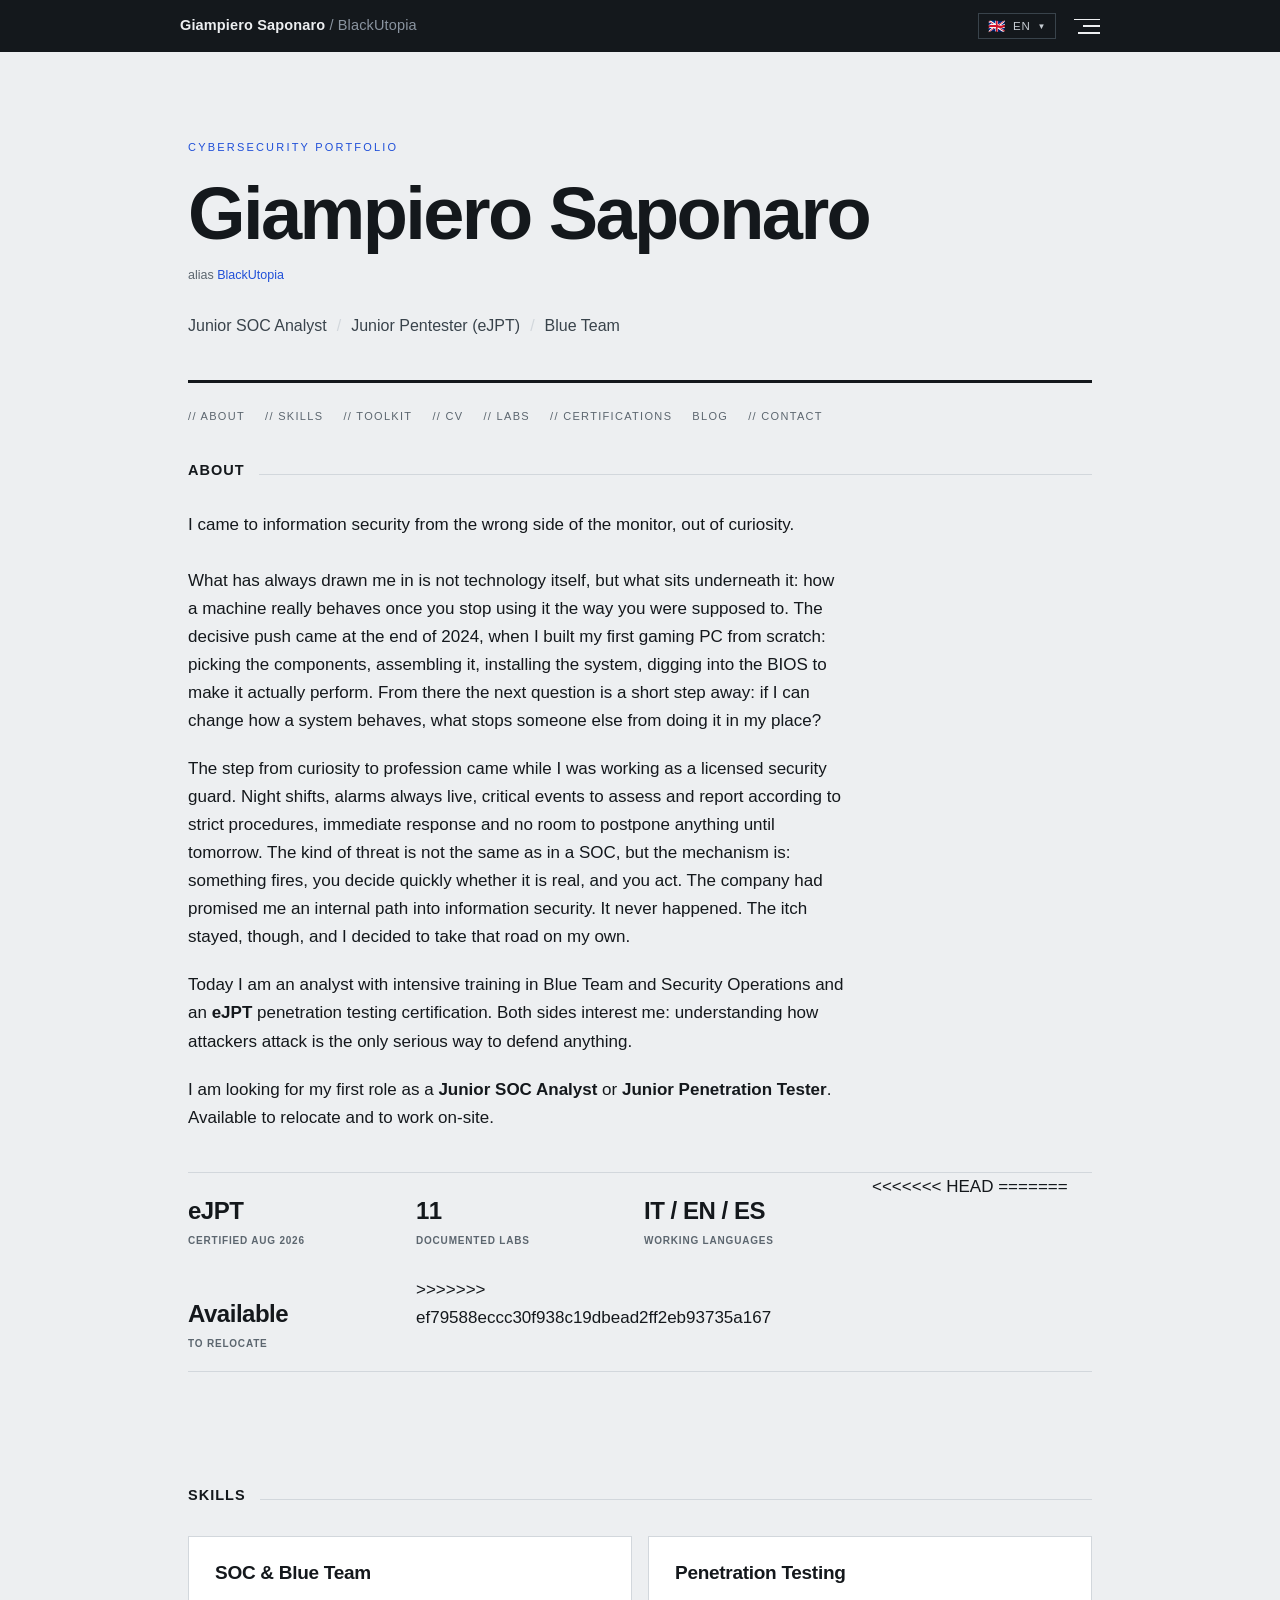
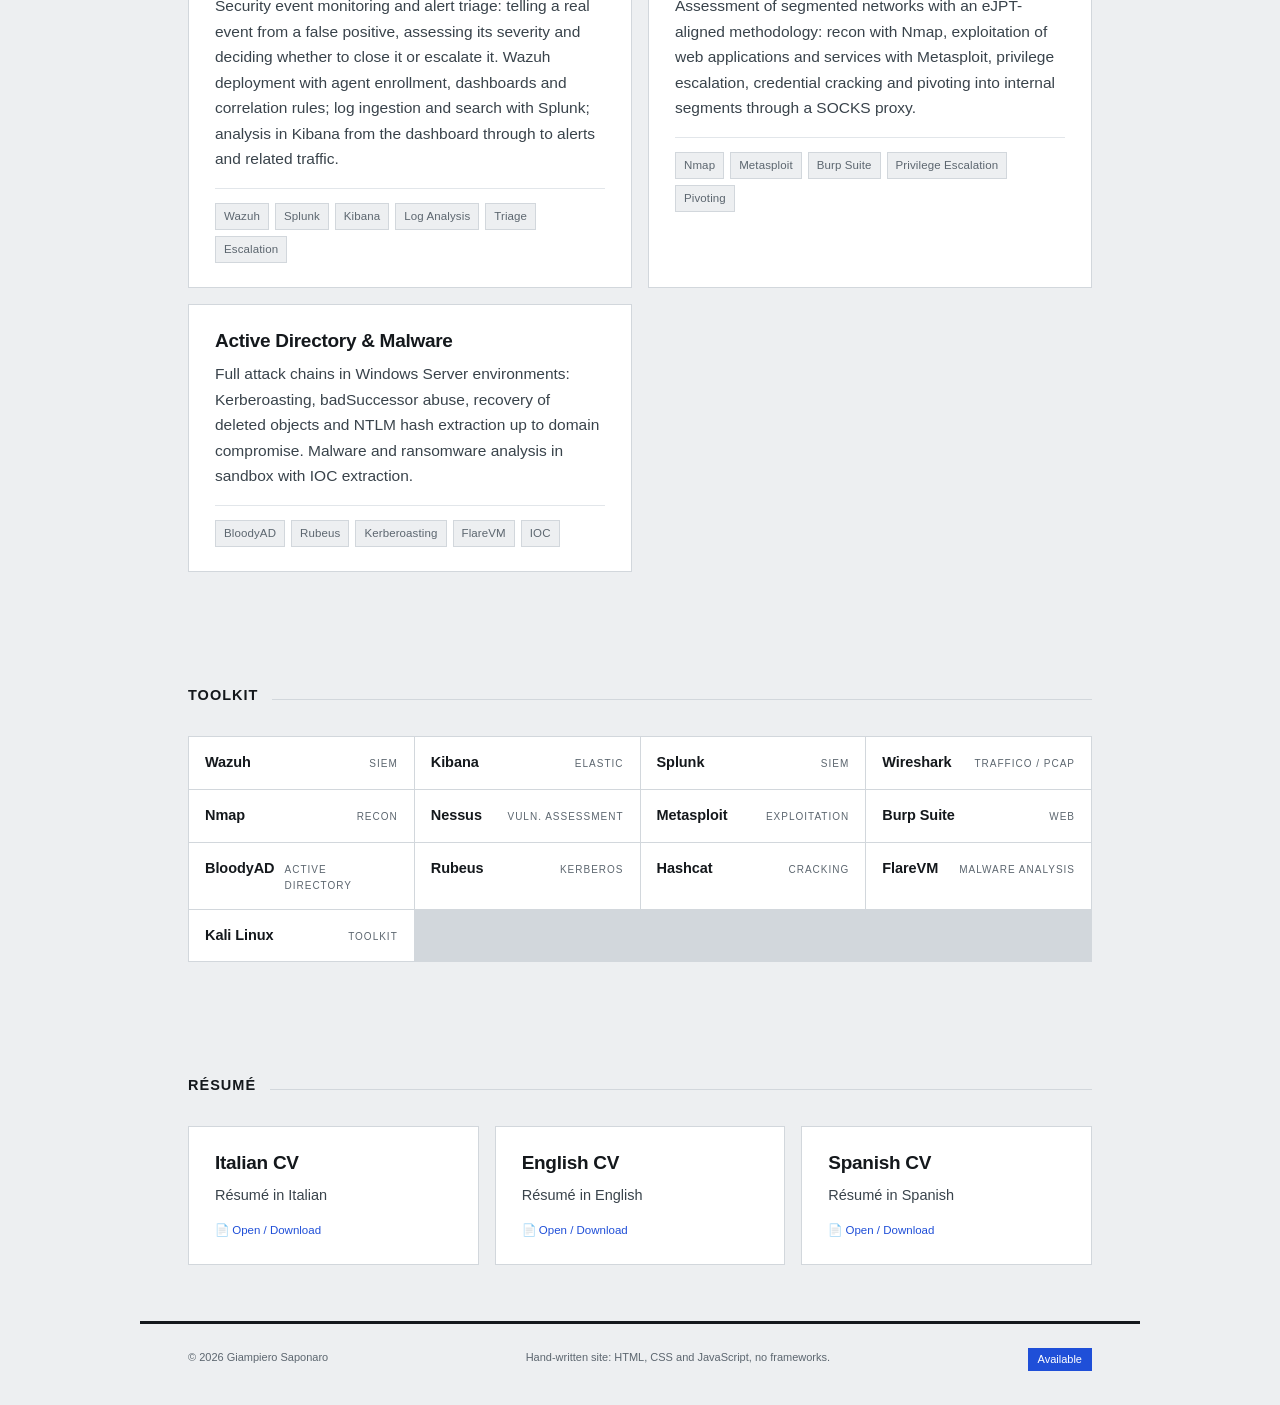
==== commit 8c7e2b7b: "update" ====
--- a/index.html
+++ b/index.html
@@ -110,6 +110,10 @@
 <div class="stat-box"><span class="stat-num">eJPT</span><span class="stat-label" data-i18n="about.stat1">Certificato ago 2026</span></div>
 <div class="stat-box"><span class="stat-num">11</span><span class="stat-label" data-i18n="about.stat2">Lab documentati</span></div>
 <div class="stat-box"><span class="stat-num">IT / EN / ES</span><span class="stat-label" data-i18n="about.stat3">Lingue di lavoro</span></div>
+<<<<<<< HEAD
+=======
+<div class="stat-box"><span class="stat-num" data-i18n="about.stat4val">Trasferimento</span><span class="stat-label" data-i18n="about.stat4">Disponibile;</span></div>
+>>>>>>> ef79588eccc30f938c19dbead2ff2eb93735a167
 </div>
 </section>
 
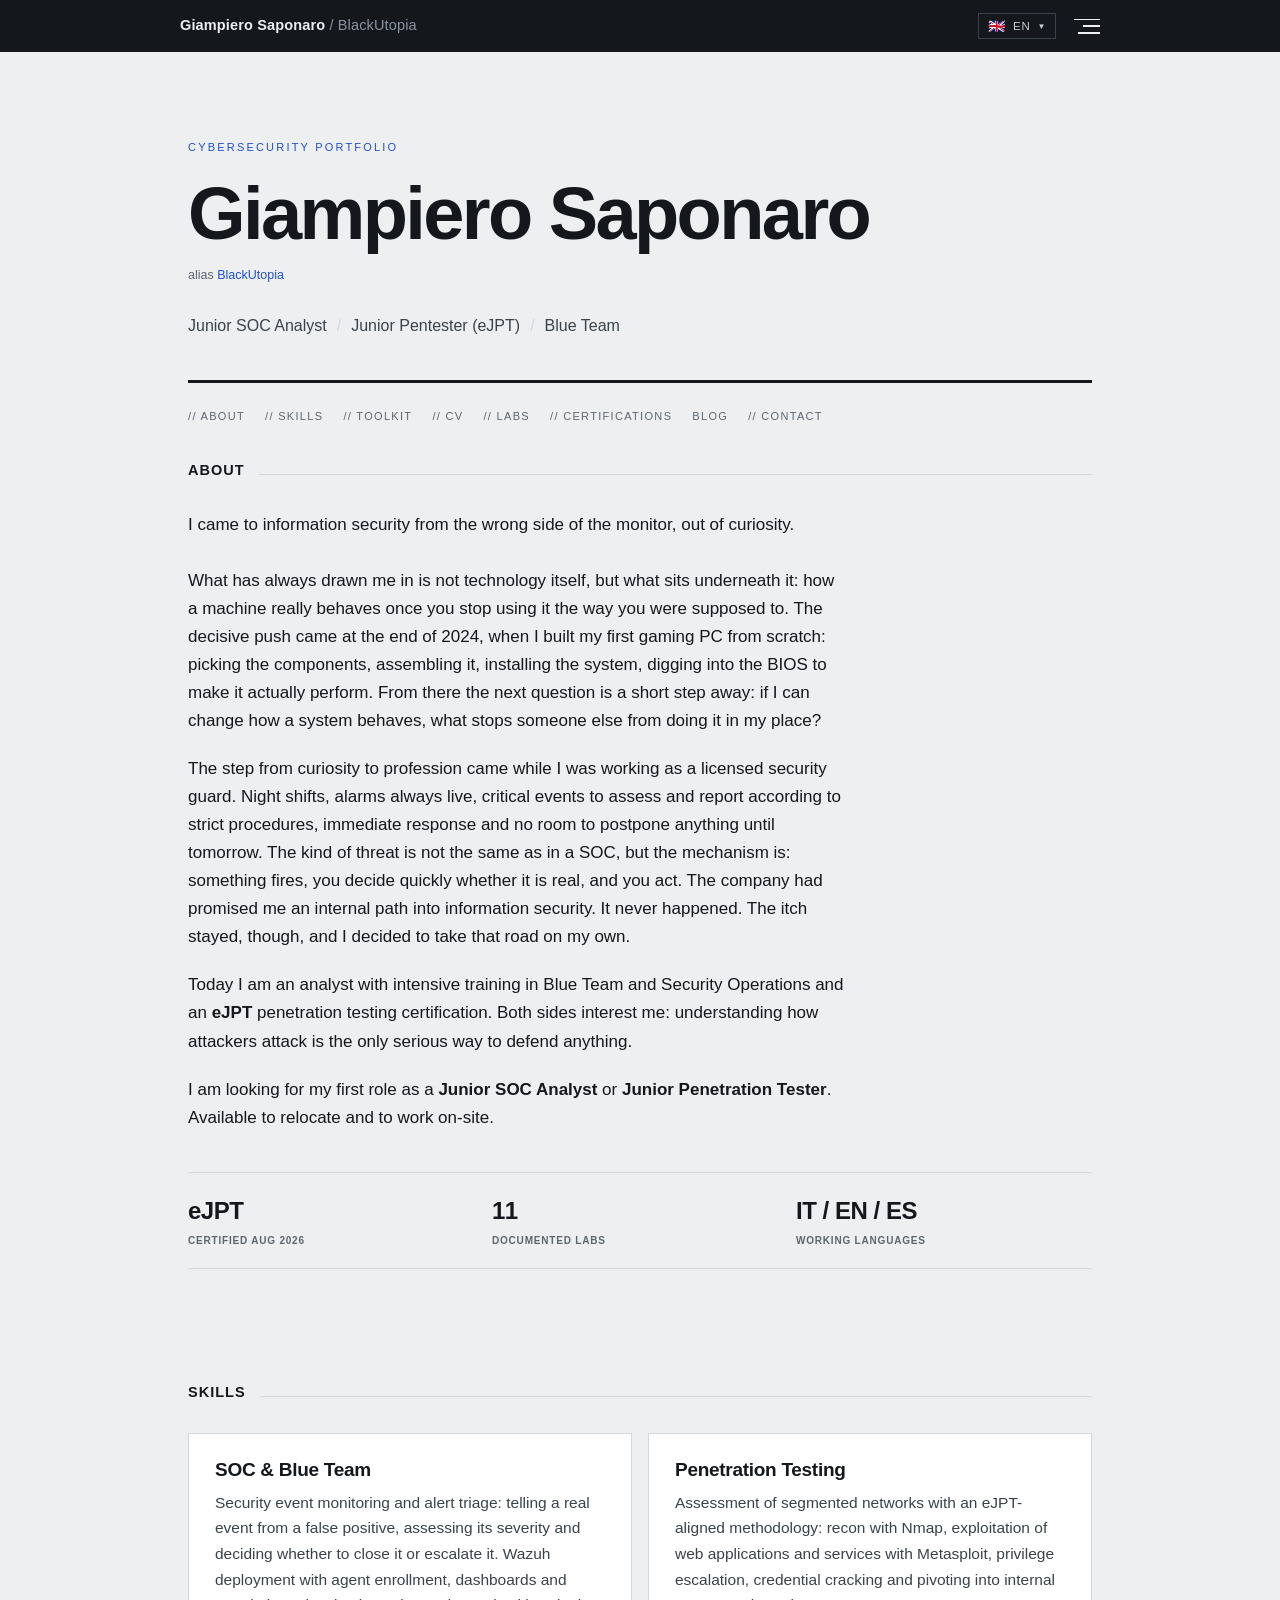
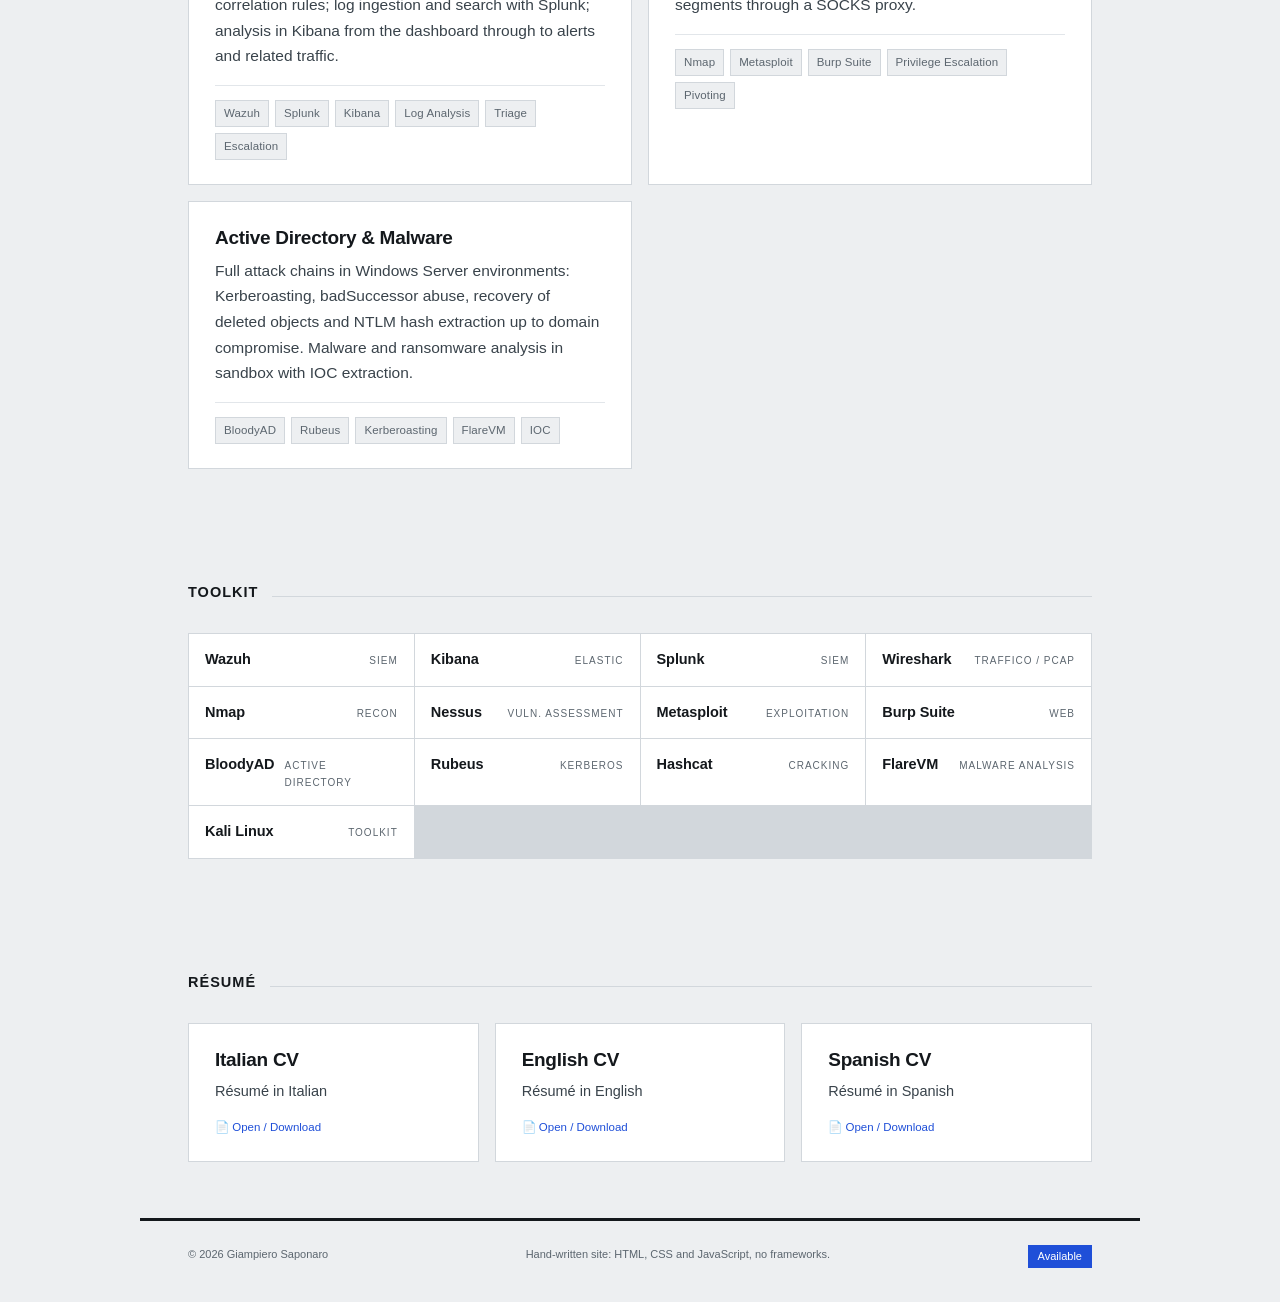
==== commit a8ee1794: "update" ====
--- a/index.html
+++ b/index.html
@@ -110,10 +110,6 @@
 <div class="stat-box"><span class="stat-num">eJPT</span><span class="stat-label" data-i18n="about.stat1">Certificato ago 2026</span></div>
 <div class="stat-box"><span class="stat-num">11</span><span class="stat-label" data-i18n="about.stat2">Lab documentati</span></div>
 <div class="stat-box"><span class="stat-num">IT / EN / ES</span><span class="stat-label" data-i18n="about.stat3">Lingue di lavoro</span></div>
-<<<<<<< HEAD
-=======
-<div class="stat-box"><span class="stat-num" data-i18n="about.stat4val">Trasferimento</span><span class="stat-label" data-i18n="about.stat4">Disponibile;</span></div>
->>>>>>> ef79588eccc30f938c19dbead2ff2eb93735a167
 </div>
 </section>
 
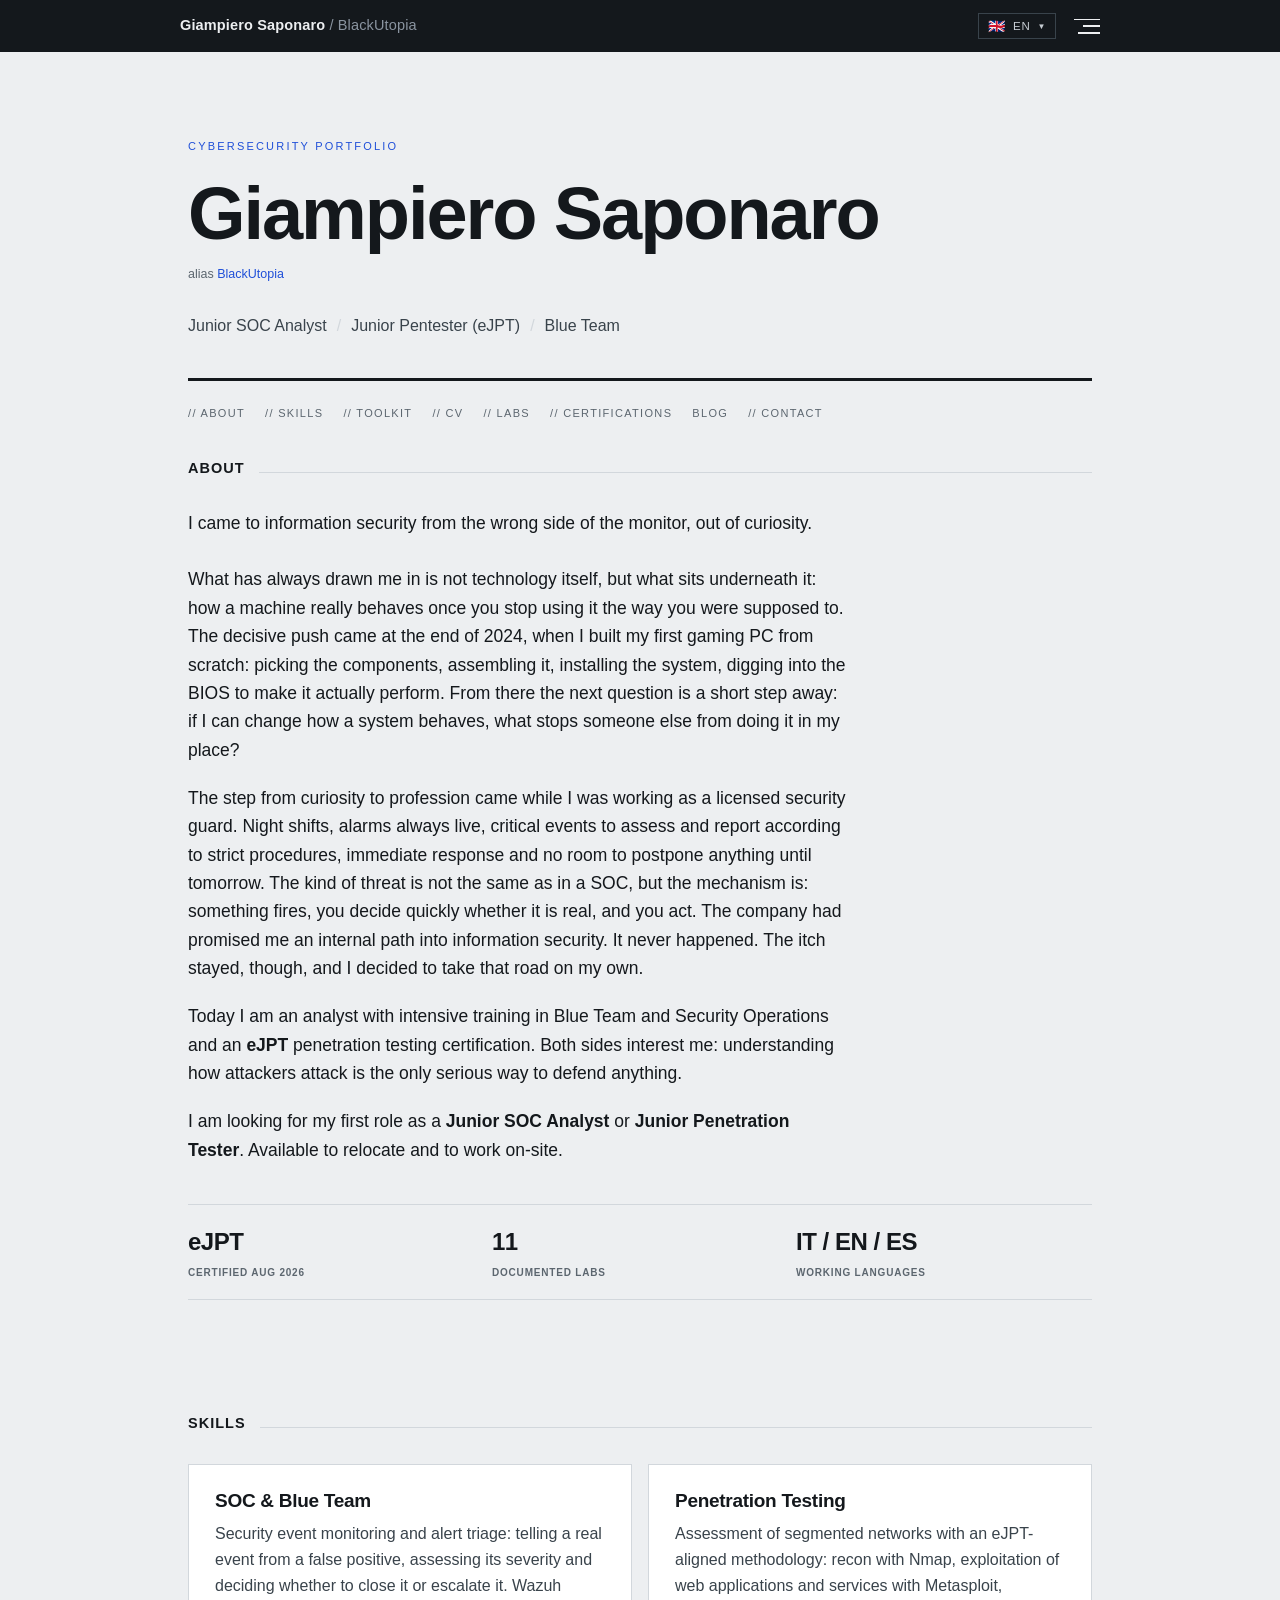
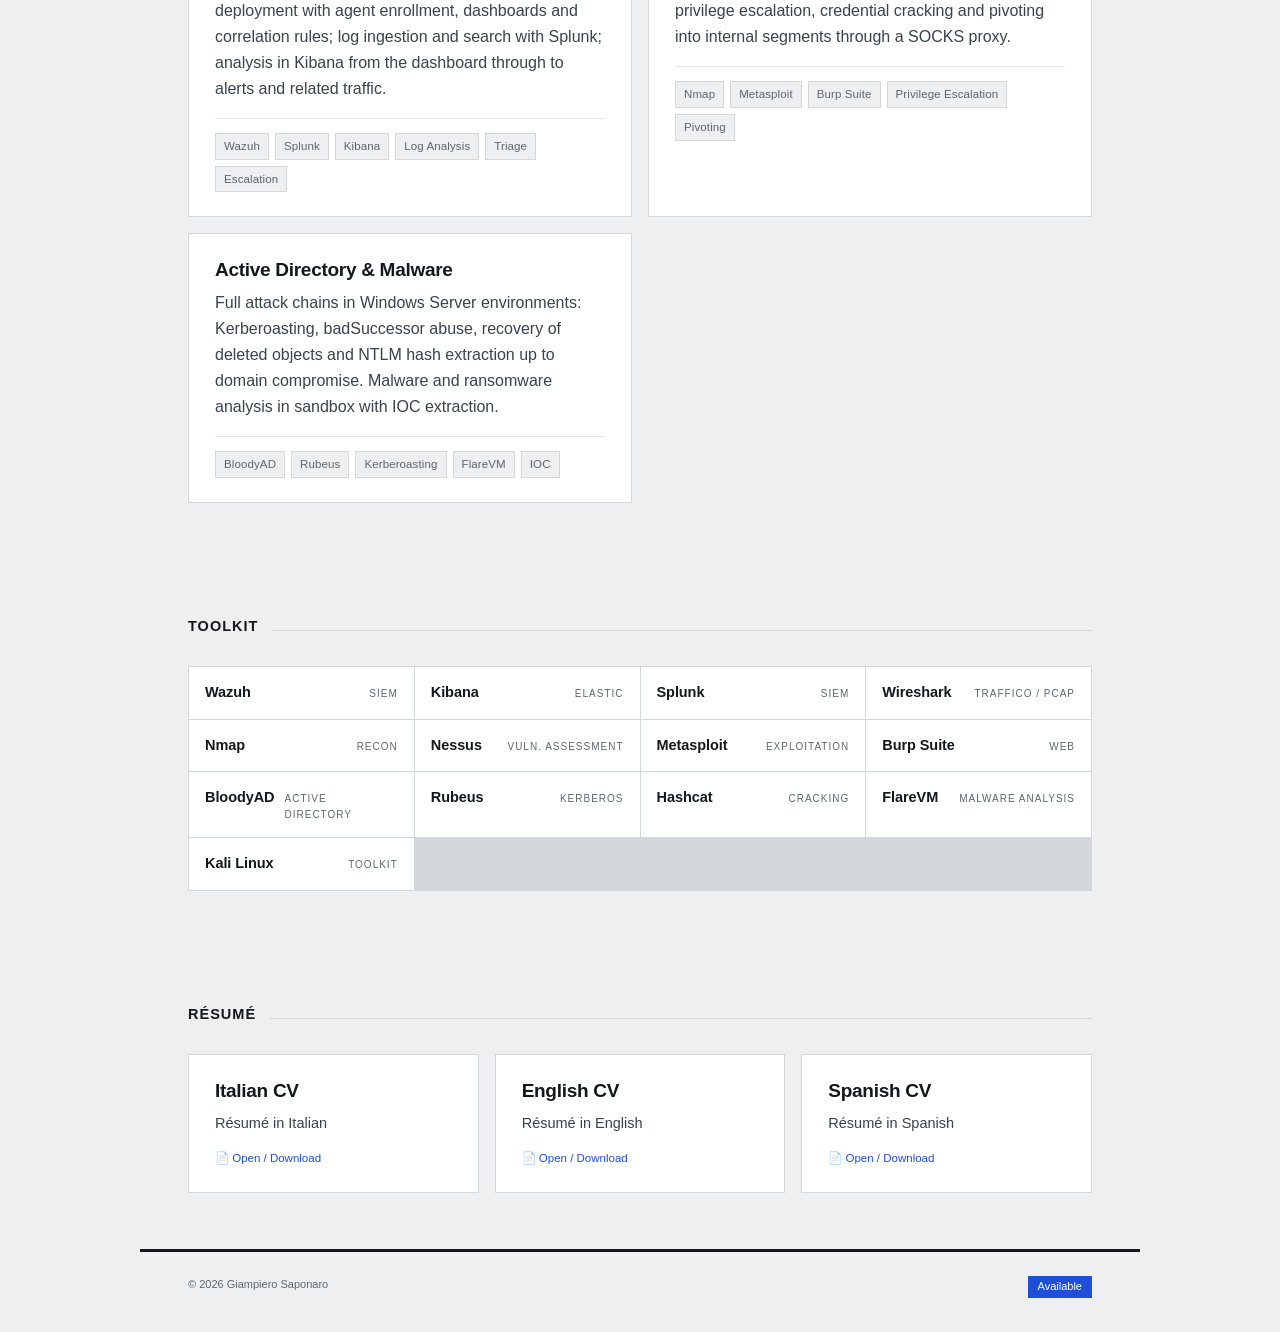
==== commit 476acb13: "update" ====
--- a/index.html
+++ b/index.html
@@ -18,7 +18,7 @@
 <meta name="referrer" content="no-referrer">
 <meta http-equiv="X-Frame-Options" content="DENY">
 <meta http-equiv="X-Content-Type-Options" content="nosniff">
-<link href="https://fonts.googleapis.com/css2?family=Inter:wght@400;500;600;700;800&display=swap" rel="stylesheet">
+<link href="https://fonts.googleapis.com/css2?family=Manrope:wght@500;600;700;800&family=Source+Sans+3:wght@400;600&display=swap" rel="stylesheet">
 <link rel="stylesheet" href="style.css">
 </head>
 <body data-page-title="">
@@ -203,7 +203,6 @@
 </section>
 <footer>
 <span>&copy; 2026 Giampiero Saponaro</span>
-<span data-i18n="footer.built">Sito scritto a mano: HTML, CSS e JavaScript, nessun framework.</span>
 <span data-i18n="footer.open">Disponibile</span>
 </footer>
 <script src="i18n.js"></script>
--- a/style.css
+++ b/style.css
@@ -22,9 +22,9 @@
 body{
   background:var(--bg);
   color:var(--ink);
-  font-family:'Inter',-apple-system,BlinkMacSystemFont,'Segoe UI',Roboto,Helvetica,Arial,sans-serif;
-  font-size:17px;
-  line-height:1.65;
+  font-family:'Source Sans 3',-apple-system,BlinkMacSystemFont,'Segoe UI',Roboto,Helvetica,Arial,sans-serif;
+  font-size:17.5px;
+  line-height:1.62;
   -webkit-font-smoothing:antialiased;
 }
 a{color:inherit}
@@ -42,7 +42,7 @@
   max-width:var(--maxw);margin:0 auto;padding:13px 40px;
   display:flex;justify-content:space-between;align-items:center;
 }
-.nav-logo{font-family:'Inter',sans-serif;font-weight:700;font-size:14.5px;letter-spacing:.01em;text-decoration:none}
+.nav-logo{font-family:'Manrope',sans-serif;font-weight:700;font-size:14.5px;letter-spacing:.01em;text-decoration:none}
 .nav-logo span{color:#8A94A0;font-weight:500}
 .nav-actions{display:flex;align-items:center;gap:18px}
 
@@ -51,7 +51,7 @@
 .lang-btn{
   display:flex;align-items:center;gap:7px;
   background:none;border:1px solid #39434B;color:#C6CCD2;
-  font-family:'Inter',sans-serif;font-size:11.5px;letter-spacing:.06em;
+  font-family:'Manrope',sans-serif;font-size:11.5px;letter-spacing:.06em;
   padding:5px 9px;cursor:pointer;transition:border-color .18s,color .18s;
 }
 .lang-btn:hover,.lang-switch.open .lang-btn{border-color:#EDEFF1;color:#fff}
@@ -68,7 +68,7 @@
 .lang-menu button{
   width:100%;display:flex;align-items:center;gap:9px;
   background:none;border:none;cursor:pointer;padding:9px 12px;
-  font-family:'Inter',sans-serif;font-size:13.5px;color:var(--ink);text-align:left;
+  font-family:'Manrope',sans-serif;font-size:13.5px;color:var(--ink);text-align:left;
 }
 .lang-menu button:hover{background:var(--bg);color:var(--accent)}
 .lang-menu button.active{color:var(--accent);font-weight:500}
@@ -108,10 +108,10 @@
 .menu-inner{max-width:var(--maxw);margin:0 auto;width:100%}
 .menu-top{display:flex;justify-content:space-between;align-items:baseline;
   border-bottom:1px solid var(--line);padding-bottom:12px;margin-bottom:34px}
-.menu-label{font-family:'Inter',sans-serif;font-size:10.5px;letter-spacing:.09em;text-transform:uppercase;font-weight:600;color:var(--dim)}
+.menu-label{font-family:'Manrope',sans-serif;font-size:10.5px;letter-spacing:.09em;text-transform:uppercase;font-weight:600;color:var(--dim)}
 .menu-close{
   background:none;border:none;cursor:pointer;color:var(--dim);
-  font-family:'Inter',sans-serif;font-size:10.5px;letter-spacing:.07em;text-transform:uppercase;font-weight:600;
+  font-family:'Manrope',sans-serif;font-size:10.5px;letter-spacing:.07em;text-transform:uppercase;font-weight:600;
   display:flex;align-items:center;gap:6px;transition:color .18s;
 }
 .menu-close:hover{color:var(--accent)}
@@ -130,8 +130,8 @@
 .menu-list a{
   display:flex;align-items:center;justify-content:space-between;
   text-decoration:none;padding:14px 0;
-  font-family:'Inter',sans-serif;font-weight:700;
-  font-size:clamp(26px,4.6vw,44px);letter-spacing:-.03em;line-height:1.1;
+  font-family:'Manrope',sans-serif;font-weight:700;
+  font-size:clamp(26px,4.6vw,44px);letter-spacing:-.024em;line-height:1.1;
   transition:color .2s,padding-left .28s cubic-bezier(.7,0,.3,1);
 }
 .menu-list a:hover{color:var(--accent);padding-left:14px}
@@ -143,28 +143,28 @@
   display:flex;flex-wrap:wrap;gap:22px;opacity:0;transition:opacity .4s ease .5s;
 }
 body.menu-open .menu-footer{opacity:1}
-.menu-footer a{font-family:'Inter',sans-serif;font-size:11px;letter-spacing:.12em;
+.menu-footer a{font-family:'Manrope',sans-serif;font-size:11px;letter-spacing:.12em;
   text-transform:uppercase;color:var(--dim);text-decoration:none;transition:color .18s}
 .menu-footer a:hover{color:var(--accent)}
 
 /* ---------- HERO ---------- */
 #hero{padding-top:86px;padding-bottom:8px}
-.hero-tag{font-family:'Inter',sans-serif;font-size:11px;letter-spacing:.2em;
+.hero-tag{font-family:'Manrope',sans-serif;font-size:11px;letter-spacing:.2em;
   text-transform:uppercase;color:var(--accent);margin-bottom:22px}
 .hero-name{
-  font-family:'Inter',sans-serif;font-weight:700;
-  font-size:clamp(38px,6.6vw,74px);line-height:.98;letter-spacing:-.035em;margin-bottom:14px;
-}
-.hero-realname{font-family:'Inter',sans-serif;font-size:12.5px;color:var(--dim);margin-bottom:28px}
+  font-family:'Manrope',sans-serif;font-weight:700;
+  font-size:clamp(38px,6.6vw,74px);line-height:.98;letter-spacing:-.028em;margin-bottom:14px;
+}
+.hero-realname{font-family:'Manrope',sans-serif;font-size:12.5px;color:var(--dim);margin-bottom:28px}
 .hero-realname span{color:var(--accent)}
 .hero-titles{display:flex;flex-wrap:wrap;gap:10px;align-items:baseline;
-  font-family:'Inter',sans-serif;font-weight:500;font-size:16px;color:var(--body)}
+  font-family:'Manrope',sans-serif;font-weight:500;font-size:16px;color:var(--body)}
 .hero-sep{color:var(--line);font-weight:400}
 .hero-rule{height:3px;background:var(--ink);margin-top:40px}
 
 /* ---------- SUBNAV ---------- */
 .subnav{display:flex;flex-wrap:wrap;gap:20px;padding-top:16px;padding-bottom:0}
-.subnav a{font-family:'Inter',sans-serif;font-size:11px;letter-spacing:.12em;
+.subnav a{font-family:'Manrope',sans-serif;font-size:11px;letter-spacing:.12em;
   text-transform:uppercase;color:var(--dim);text-decoration:none;transition:color .18s}
 .subnav a:hover{color:var(--accent)}
 
@@ -172,9 +172,9 @@
 section{padding-top:56px;padding-bottom:56px}
 #about{padding-top:34px}
 .section-header{display:flex;align-items:baseline;gap:14px;margin-bottom:28px}
-.section-title{font-family:'Inter',sans-serif;font-weight:700;font-size:14.5px;
+.section-title{font-family:'Manrope',sans-serif;font-weight:700;font-size:14.5px;
   letter-spacing:.07em;text-transform:uppercase;font-weight:600}
-.section-kicker{font-family:'Inter',sans-serif;font-size:10.5px;letter-spacing:.16em;
+.section-kicker{font-family:'Manrope',sans-serif;font-size:10.5px;letter-spacing:.16em;
   text-transform:uppercase;color:var(--accent)}
 .section-num{display:none}
 .section-line{flex:1;height:1px;background:var(--line)}
@@ -186,8 +186,8 @@
 .about-stats{display:grid;grid-template-columns:repeat(auto-fit,minmax(180px,1fr));gap:8px;
   margin-top:40px;border-top:1px solid var(--line);border-bottom:1px solid var(--line)}
 .stat-box{padding:18px 0}
-.stat-num{display:block;font-family:'Inter',sans-serif;font-weight:700;font-size:24px;letter-spacing:-.02em}
-.stat-label{display:block;font-family:'Inter',sans-serif;font-size:10px;
+.stat-num{display:block;font-family:'Manrope',sans-serif;font-weight:700;font-size:24px;letter-spacing:-.02em}
+.stat-label{display:block;font-family:'Manrope',sans-serif;font-size:10px;
   letter-spacing:.08em;text-transform:uppercase;font-weight:600;color:var(--dim);margin-top:3px}
 
 /* ---------- CARD (skill, lab, cert, repo, post) ---------- */
@@ -205,24 +205,24 @@
 .skill-icon,.tool-logo,.cv-flag,.cert-issuer-logo{display:none}
 
 .skill-card-title,.lab-title,.repo-name,.post-title,.cv-lang{
-  font-family:'Inter',sans-serif;font-weight:700;font-size:19px;
+  font-family:'Manrope',sans-serif;font-weight:700;font-size:19px;
   letter-spacing:-.015em;margin-bottom:9px;line-height:1.22}
-.skill-card p,.lab-desc,.repo-desc,.post-summary{color:var(--body);font-size:15.5px}
+.skill-card p,.lab-desc,.repo-desc,.post-summary{color:var(--body);font-size:16px}
 .repo-path{font-size:12.5px;color:var(--dim);
   margin:-4px 0 10px;word-break:break-all}
 
 .skill-tags,.lab-tech,.repo-meta,.post-tags,.article-tags{
   display:flex;flex-wrap:wrap;gap:6px;margin-top:16px;padding-top:14px;border-top:1px solid var(--line-soft)}
 .skill-tag,.lab-tag,.repo-tag,.post-tag{
-  font-family:'Inter',sans-serif;font-size:11.5px;letter-spacing:.01em;font-weight:500;
+  font-family:'Manrope',sans-serif;font-size:11.5px;letter-spacing:.01em;font-weight:500;
   color:var(--dim);background:var(--bg);border:1px solid var(--line);padding:3px 8px}
 
 .lab-status,.repo-flag{
-  font-family:'Inter',sans-serif;font-size:9.5px;letter-spacing:.07em;text-transform:uppercase;font-weight:600;
+  font-family:'Manrope',sans-serif;font-size:9.5px;letter-spacing:.07em;text-transform:uppercase;font-weight:600;
   color:var(--accent);border:1px solid var(--accent);padding:2px 7px;
   display:inline-block;margin-bottom:12px}
 .lab-pdf-hint,.repo-open,.post-read,.cv-action{
-  margin-top:14px;font-family:'Inter',sans-serif;font-size:11.5px;color:var(--accent)}
+  margin-top:14px;font-family:'Manrope',sans-serif;font-size:11.5px;color:var(--accent)}
 
 /* ---------- STRUMENTI ---------- */
 .tools-grid{display:grid;grid-template-columns:repeat(auto-fill,minmax(220px,1fr));
@@ -231,7 +231,7 @@
   justify-content:space-between;align-items:baseline;gap:10px;transition:background .18s}
 .tool-item:hover{background:var(--bg)}
 .tool-name{font-size:14.5px;font-weight:600;letter-spacing:-.005em}
-.tool-bar{font-family:'Inter',sans-serif;font-size:10px;letter-spacing:.1em;
+.tool-bar{font-family:'Manrope',sans-serif;font-size:10px;letter-spacing:.1em;
   text-transform:uppercase;color:var(--dim)}
 
 /* ---------- CV ---------- */
@@ -242,24 +242,24 @@
 .cert-issuer{display:flex;align-items:baseline;gap:12px;margin:38px 0 16px;
   padding-bottom:9px;border-bottom:1px solid var(--line)}
 .cert-issuer:first-of-type{margin-top:0}
-.cert-issuer-name{font-family:'Inter',sans-serif;font-weight:700;font-size:16px;letter-spacing:-.01em}
-.cert-issuer-course{font-family:'Inter',sans-serif;font-size:10.5px;
+.cert-issuer-name{font-family:'Manrope',sans-serif;font-weight:700;font-size:16px;letter-spacing:-.01em}
+.cert-issuer-course{font-family:'Manrope',sans-serif;font-size:10.5px;
   letter-spacing:.01em;color:var(--dim)}
-.cert-module{font-family:'Inter',sans-serif;font-size:9.5px;letter-spacing:.14em;
+.cert-module{font-family:'Manrope',sans-serif;font-size:9.5px;letter-spacing:.14em;
   color:var(--accent);border:1px solid var(--accent);padding:2px 7px;display:inline-block;margin-bottom:11px}
-.cert-title{font-family:'Inter',sans-serif;font-weight:500;font-size:16.5px;
+.cert-title{font-family:'Manrope',sans-serif;font-weight:500;font-size:16.5px;
   line-height:1.3;margin-bottom:7px}
-.cert-date{font-family:'Inter',sans-serif;font-size:11px;color:var(--dim)}
+.cert-date{font-family:'Manrope',sans-serif;font-size:11px;color:var(--dim)}
 .cert-bar{display:none}
 
 /* ---------- PAGINE INTERNE ---------- */
 .page-head{padding-top:70px;padding-bottom:0}
-.page-kicker{font-family:'Inter',sans-serif;font-size:11px;letter-spacing:.2em;
+.page-kicker{font-family:'Manrope',sans-serif;font-size:11px;letter-spacing:.2em;
   text-transform:uppercase;color:var(--accent);margin-bottom:16px}
-.page-title{font-family:'Inter',sans-serif;font-weight:700;
-  font-size:clamp(32px,5.4vw,56px);line-height:1.02;letter-spacing:-.03em}
+.page-title{font-family:'Manrope',sans-serif;font-weight:700;
+  font-size:clamp(32px,5.4vw,56px);line-height:1.02;letter-spacing:-.024em}
 .page-lead{max-width:640px;margin-top:16px;color:var(--body)}
-.back-home{display:inline-block;margin-top:24px;font-family:'Inter',sans-serif;
+.back-home{display:inline-block;margin-top:24px;font-family:'Manrope',sans-serif;
   font-size:11px;letter-spacing:.06em;text-transform:uppercase;font-weight:600;color:var(--dim);
   text-decoration:none;border-bottom:1px solid var(--line);padding-bottom:3px;transition:color .18s,border-color .18s}
 .back-home:hover{color:var(--accent);border-color:var(--accent)}
@@ -269,49 +269,49 @@
 .blog-empty{margin-top:26px;padding:44px 30px;text-align:center;
   background:var(--card);border:1px dashed var(--line)}
 .blog-empty-icon{display:none}
-.blog-empty-title{font-family:'Inter',sans-serif;font-weight:700;font-size:22px;
+.blog-empty-title{font-family:'Manrope',sans-serif;font-weight:700;font-size:22px;
   letter-spacing:-.02em;margin-bottom:8px}
 .blog-empty-desc{max-width:520px;margin:0 auto;color:var(--body);font-size:15.5px}
-.blog-empty-cta{display:inline-block;margin-top:20px;font-family:'Inter',sans-serif;
+.blog-empty-cta{display:inline-block;margin-top:20px;font-family:'Manrope',sans-serif;
   font-size:11.5px;letter-spacing:.08em;color:#fff;background:var(--accent);
   padding:9px 16px;text-decoration:none;transition:background .18s}
 .blog-empty-cta:hover{background:var(--accent-dark)}
-.post-date{font-family:'Inter',sans-serif;font-size:10.5px;letter-spacing:.14em;
+.post-date{font-family:'Manrope',sans-serif;font-size:10.5px;letter-spacing:.14em;
   color:var(--dim);margin-bottom:9px}
 
 /* ---------- ARTICOLO ---------- */
 .article-title{max-width:760px}
-.article-body{max-width:660px;font-size:17.5px;line-height:1.72}
+.article-body{max-width:660px;font-size:18px;line-height:1.7}
 .article-body p{margin-bottom:20px}
 .article-body strong{font-weight:600}
 .article-body em{color:var(--accent);font-style:italic}
-.article-body h2{font-family:'Inter',sans-serif;font-weight:700;font-size:21px;
+.article-body h2{font-family:'Manrope',sans-serif;font-weight:700;font-size:21px;
   letter-spacing:-.02em;margin:34px 0 14px;padding-top:22px;border-top:1px solid var(--line)}
 .article-tags{max-width:660px}
-.article-note{max-width:660px;margin-top:20px;font-family:'Inter',sans-serif;
+.article-note{max-width:660px;margin-top:20px;font-family:'Manrope',sans-serif;
   font-size:10.5px;letter-spacing:.04em;color:var(--dim)}
 
 /* ---------- CONTATTI ---------- */
 #contact{display:grid;grid-template-columns:1fr 1fr;gap:52px;align-items:start}
-.contact-cta{font-family:'Inter',sans-serif;font-weight:700;
-  font-size:clamp(26px,3.6vw,40px);line-height:1.06;letter-spacing:-.03em;margin-bottom:16px}
+.contact-cta{font-family:'Manrope',sans-serif;font-weight:700;
+  font-size:clamp(26px,3.6vw,40px);line-height:1.06;letter-spacing:-.024em;margin-bottom:16px}
 .contact-cta span{color:var(--accent)}
 .contact-sub{color:var(--body);max-width:420px}
 .contact-links{display:flex;flex-direction:column;gap:1px;background:var(--line);border:1px solid var(--line)}
 .contact-link{display:flex;align-items:center;gap:14px;background:var(--card);
   padding:15px 18px;text-decoration:none;transition:background .18s}
 .contact-link:hover{background:var(--bg)}
-.contact-link-icon{font-family:'Inter',sans-serif;font-size:13px;color:var(--accent);
+.contact-link-icon{font-family:'Manrope',sans-serif;font-size:13px;color:var(--accent);
   width:20px;text-align:center;flex-shrink:0}
-.contact-link-label{display:block;font-family:'Inter',sans-serif;font-size:9.5px;
+.contact-link-label{display:block;font-family:'Manrope',sans-serif;font-size:9.5px;
   letter-spacing:.08em;text-transform:uppercase;font-weight:600;color:var(--dim)}
-.contact-link-val{display:block;font-family:'Inter',sans-serif;font-size:14.5px;
+.contact-link-val{display:block;font-family:'Manrope',sans-serif;font-size:14.5px;
   word-break:break-all;margin-top:2px}
 
 /* ---------- FOOTER ---------- */
 footer{padding-top:24px;padding-bottom:34px;
   border-top:3px solid var(--ink);display:flex;justify-content:space-between;
-  flex-wrap:wrap;gap:12px;font-family:'Inter',sans-serif;font-size:11px;color:var(--dim)}
+  flex-wrap:wrap;gap:12px;font-family:'Manrope',sans-serif;font-size:11px;color:var(--dim)}
 footer span:last-child{background:var(--accent);color:#fff;padding:2px 10px}
 
 /* ---------- REVEAL ---------- */
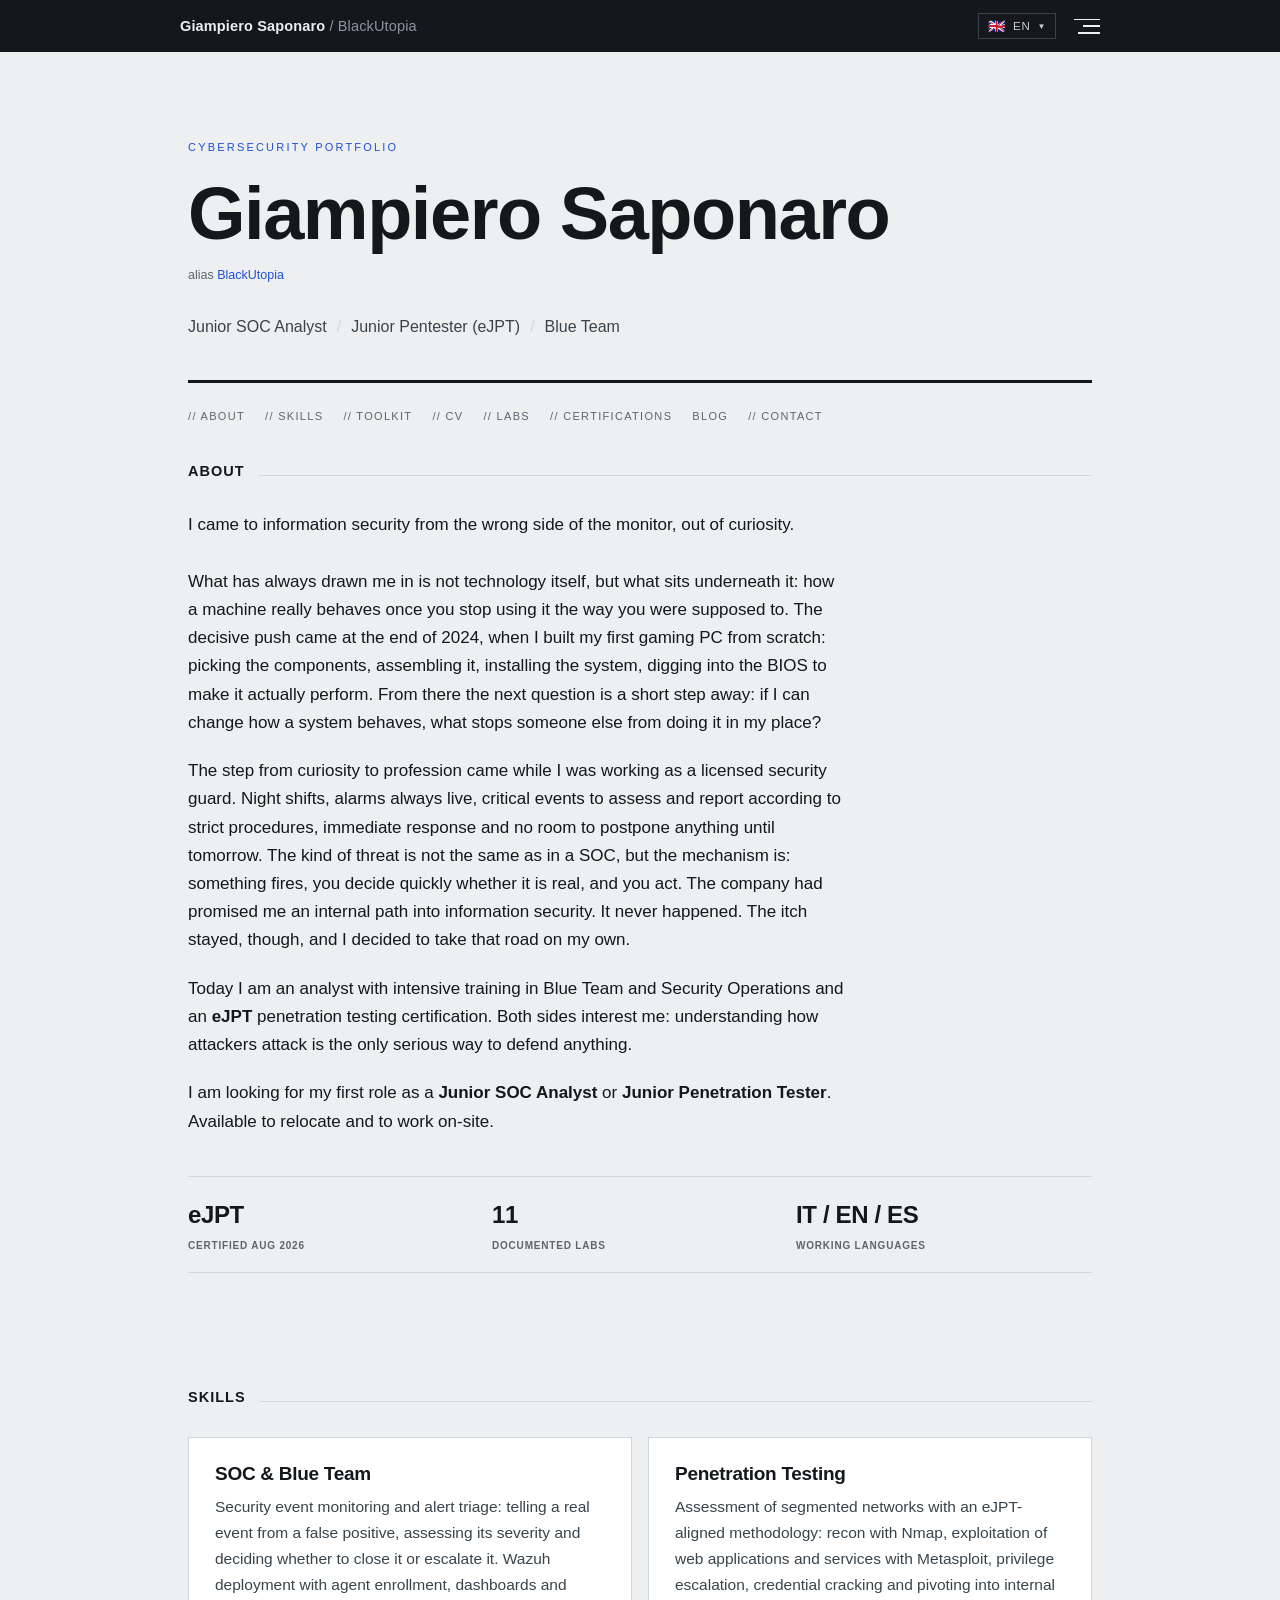
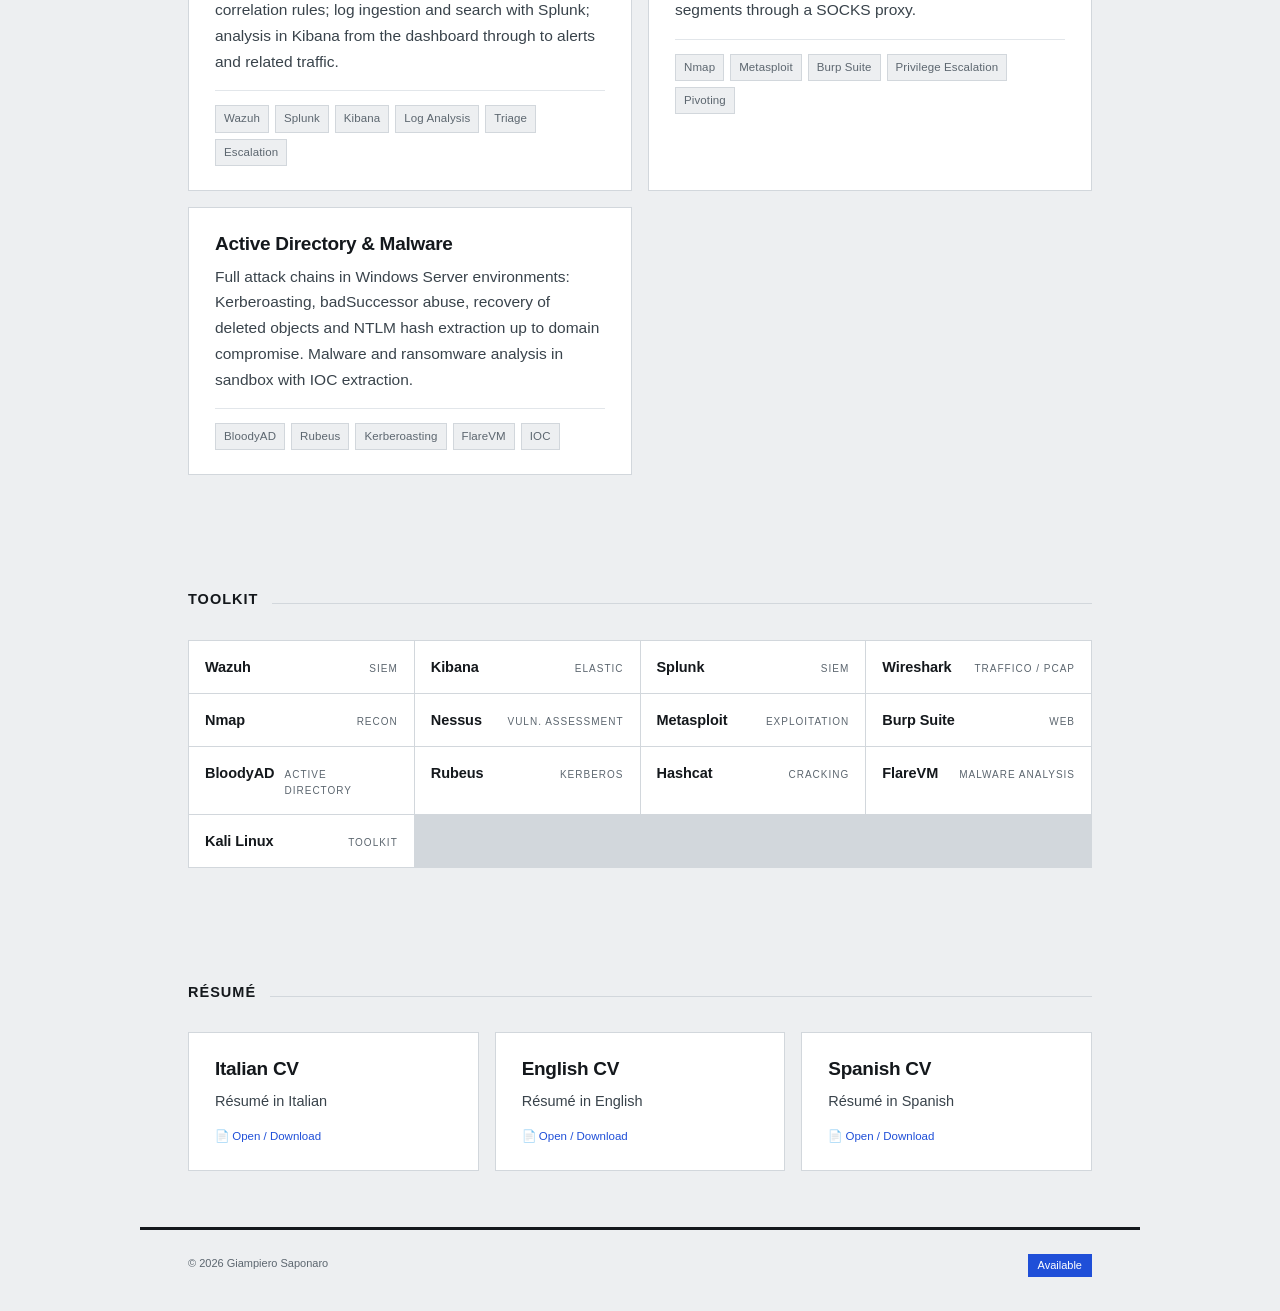
==== commit bcb38ad2: "update" ====
--- a/index.html
+++ b/index.html
@@ -18,7 +18,7 @@
 <meta name="referrer" content="no-referrer">
 <meta http-equiv="X-Frame-Options" content="DENY">
 <meta http-equiv="X-Content-Type-Options" content="nosniff">
-<link href="https://fonts.googleapis.com/css2?family=Manrope:wght@500;600;700;800&family=Source+Sans+3:wght@400;600&display=swap" rel="stylesheet">
+<link href="https://fonts.googleapis.com/css2?family=Open+Sans:wght@400;600;700;800&family=Lato:wght@400;700&display=swap" rel="stylesheet">
 <link rel="stylesheet" href="style.css">
 </head>
 <body data-page-title="">
--- a/style.css
+++ b/style.css
@@ -22,9 +22,9 @@
 body{
   background:var(--bg);
   color:var(--ink);
-  font-family:'Source Sans 3',-apple-system,BlinkMacSystemFont,'Segoe UI',Roboto,Helvetica,Arial,sans-serif;
-  font-size:17.5px;
-  line-height:1.62;
+  font-family:'Lato',-apple-system,BlinkMacSystemFont,'Segoe UI',Roboto,Helvetica,Arial,sans-serif;
+  font-size:17px;
+  line-height:1.66;
   -webkit-font-smoothing:antialiased;
 }
 a{color:inherit}
@@ -42,7 +42,7 @@
   max-width:var(--maxw);margin:0 auto;padding:13px 40px;
   display:flex;justify-content:space-between;align-items:center;
 }
-.nav-logo{font-family:'Manrope',sans-serif;font-weight:700;font-size:14.5px;letter-spacing:.01em;text-decoration:none}
+.nav-logo{font-family:'Open Sans',sans-serif;font-weight:700;font-size:14.5px;letter-spacing:.01em;text-decoration:none}
 .nav-logo span{color:#8A94A0;font-weight:500}
 .nav-actions{display:flex;align-items:center;gap:18px}
 
@@ -51,7 +51,7 @@
 .lang-btn{
   display:flex;align-items:center;gap:7px;
   background:none;border:1px solid #39434B;color:#C6CCD2;
-  font-family:'Manrope',sans-serif;font-size:11.5px;letter-spacing:.06em;
+  font-family:'Open Sans',sans-serif;font-size:11.5px;letter-spacing:.06em;
   padding:5px 9px;cursor:pointer;transition:border-color .18s,color .18s;
 }
 .lang-btn:hover,.lang-switch.open .lang-btn{border-color:#EDEFF1;color:#fff}
@@ -68,7 +68,7 @@
 .lang-menu button{
   width:100%;display:flex;align-items:center;gap:9px;
   background:none;border:none;cursor:pointer;padding:9px 12px;
-  font-family:'Manrope',sans-serif;font-size:13.5px;color:var(--ink);text-align:left;
+  font-family:'Open Sans',sans-serif;font-size:13.5px;color:var(--ink);text-align:left;
 }
 .lang-menu button:hover{background:var(--bg);color:var(--accent)}
 .lang-menu button.active{color:var(--accent);font-weight:500}
@@ -108,10 +108,10 @@
 .menu-inner{max-width:var(--maxw);margin:0 auto;width:100%}
 .menu-top{display:flex;justify-content:space-between;align-items:baseline;
   border-bottom:1px solid var(--line);padding-bottom:12px;margin-bottom:34px}
-.menu-label{font-family:'Manrope',sans-serif;font-size:10.5px;letter-spacing:.09em;text-transform:uppercase;font-weight:600;color:var(--dim)}
+.menu-label{font-family:'Open Sans',sans-serif;font-size:10.5px;letter-spacing:.09em;text-transform:uppercase;font-weight:600;color:var(--dim)}
 .menu-close{
   background:none;border:none;cursor:pointer;color:var(--dim);
-  font-family:'Manrope',sans-serif;font-size:10.5px;letter-spacing:.07em;text-transform:uppercase;font-weight:600;
+  font-family:'Open Sans',sans-serif;font-size:10.5px;letter-spacing:.07em;text-transform:uppercase;font-weight:600;
   display:flex;align-items:center;gap:6px;transition:color .18s;
 }
 .menu-close:hover{color:var(--accent)}
@@ -130,8 +130,8 @@
 .menu-list a{
   display:flex;align-items:center;justify-content:space-between;
   text-decoration:none;padding:14px 0;
-  font-family:'Manrope',sans-serif;font-weight:700;
-  font-size:clamp(26px,4.6vw,44px);letter-spacing:-.024em;line-height:1.1;
+  font-family:'Open Sans',sans-serif;font-weight:700;
+  font-size:clamp(26px,4.6vw,44px);letter-spacing:-.018em;line-height:1.1;
   transition:color .2s,padding-left .28s cubic-bezier(.7,0,.3,1);
 }
 .menu-list a:hover{color:var(--accent);padding-left:14px}
@@ -143,28 +143,28 @@
   display:flex;flex-wrap:wrap;gap:22px;opacity:0;transition:opacity .4s ease .5s;
 }
 body.menu-open .menu-footer{opacity:1}
-.menu-footer a{font-family:'Manrope',sans-serif;font-size:11px;letter-spacing:.12em;
+.menu-footer a{font-family:'Open Sans',sans-serif;font-size:11px;letter-spacing:.12em;
   text-transform:uppercase;color:var(--dim);text-decoration:none;transition:color .18s}
 .menu-footer a:hover{color:var(--accent)}
 
 /* ---------- HERO ---------- */
 #hero{padding-top:86px;padding-bottom:8px}
-.hero-tag{font-family:'Manrope',sans-serif;font-size:11px;letter-spacing:.2em;
+.hero-tag{font-family:'Open Sans',sans-serif;font-size:11px;letter-spacing:.2em;
   text-transform:uppercase;color:var(--accent);margin-bottom:22px}
 .hero-name{
-  font-family:'Manrope',sans-serif;font-weight:700;
-  font-size:clamp(38px,6.6vw,74px);line-height:.98;letter-spacing:-.028em;margin-bottom:14px;
-}
-.hero-realname{font-family:'Manrope',sans-serif;font-size:12.5px;color:var(--dim);margin-bottom:28px}
+  font-family:'Open Sans',sans-serif;font-weight:700;
+  font-size:clamp(38px,6.6vw,74px);line-height:.98;letter-spacing:-.02em;margin-bottom:14px;
+}
+.hero-realname{font-family:'Open Sans',sans-serif;font-size:12.5px;color:var(--dim);margin-bottom:28px}
 .hero-realname span{color:var(--accent)}
 .hero-titles{display:flex;flex-wrap:wrap;gap:10px;align-items:baseline;
-  font-family:'Manrope',sans-serif;font-weight:500;font-size:16px;color:var(--body)}
+  font-family:'Open Sans',sans-serif;font-weight:500;font-size:16px;color:var(--body)}
 .hero-sep{color:var(--line);font-weight:400}
 .hero-rule{height:3px;background:var(--ink);margin-top:40px}
 
 /* ---------- SUBNAV ---------- */
 .subnav{display:flex;flex-wrap:wrap;gap:20px;padding-top:16px;padding-bottom:0}
-.subnav a{font-family:'Manrope',sans-serif;font-size:11px;letter-spacing:.12em;
+.subnav a{font-family:'Open Sans',sans-serif;font-size:11px;letter-spacing:.12em;
   text-transform:uppercase;color:var(--dim);text-decoration:none;transition:color .18s}
 .subnav a:hover{color:var(--accent)}
 
@@ -172,9 +172,9 @@
 section{padding-top:56px;padding-bottom:56px}
 #about{padding-top:34px}
 .section-header{display:flex;align-items:baseline;gap:14px;margin-bottom:28px}
-.section-title{font-family:'Manrope',sans-serif;font-weight:700;font-size:14.5px;
+.section-title{font-family:'Open Sans',sans-serif;font-weight:700;font-size:14.5px;
   letter-spacing:.07em;text-transform:uppercase;font-weight:600}
-.section-kicker{font-family:'Manrope',sans-serif;font-size:10.5px;letter-spacing:.16em;
+.section-kicker{font-family:'Open Sans',sans-serif;font-size:10.5px;letter-spacing:.16em;
   text-transform:uppercase;color:var(--accent)}
 .section-num{display:none}
 .section-line{flex:1;height:1px;background:var(--line)}
@@ -186,8 +186,8 @@
 .about-stats{display:grid;grid-template-columns:repeat(auto-fit,minmax(180px,1fr));gap:8px;
   margin-top:40px;border-top:1px solid var(--line);border-bottom:1px solid var(--line)}
 .stat-box{padding:18px 0}
-.stat-num{display:block;font-family:'Manrope',sans-serif;font-weight:700;font-size:24px;letter-spacing:-.02em}
-.stat-label{display:block;font-family:'Manrope',sans-serif;font-size:10px;
+.stat-num{display:block;font-family:'Open Sans',sans-serif;font-weight:700;font-size:24px;letter-spacing:-.015em}
+.stat-label{display:block;font-family:'Open Sans',sans-serif;font-size:10px;
   letter-spacing:.08em;text-transform:uppercase;font-weight:600;color:var(--dim);margin-top:3px}
 
 /* ---------- CARD (skill, lab, cert, repo, post) ---------- */
@@ -205,24 +205,24 @@
 .skill-icon,.tool-logo,.cv-flag,.cert-issuer-logo{display:none}
 
 .skill-card-title,.lab-title,.repo-name,.post-title,.cv-lang{
-  font-family:'Manrope',sans-serif;font-weight:700;font-size:19px;
+  font-family:'Open Sans',sans-serif;font-weight:700;font-size:19px;
   letter-spacing:-.015em;margin-bottom:9px;line-height:1.22}
-.skill-card p,.lab-desc,.repo-desc,.post-summary{color:var(--body);font-size:16px}
+.skill-card p,.lab-desc,.repo-desc,.post-summary{color:var(--body);font-size:15.5px}
 .repo-path{font-size:12.5px;color:var(--dim);
   margin:-4px 0 10px;word-break:break-all}
 
 .skill-tags,.lab-tech,.repo-meta,.post-tags,.article-tags{
   display:flex;flex-wrap:wrap;gap:6px;margin-top:16px;padding-top:14px;border-top:1px solid var(--line-soft)}
 .skill-tag,.lab-tag,.repo-tag,.post-tag{
-  font-family:'Manrope',sans-serif;font-size:11.5px;letter-spacing:.01em;font-weight:500;
+  font-family:'Open Sans',sans-serif;font-size:11.5px;letter-spacing:.01em;font-weight:500;
   color:var(--dim);background:var(--bg);border:1px solid var(--line);padding:3px 8px}
 
 .lab-status,.repo-flag{
-  font-family:'Manrope',sans-serif;font-size:9.5px;letter-spacing:.07em;text-transform:uppercase;font-weight:600;
+  font-family:'Open Sans',sans-serif;font-size:9.5px;letter-spacing:.07em;text-transform:uppercase;font-weight:600;
   color:var(--accent);border:1px solid var(--accent);padding:2px 7px;
   display:inline-block;margin-bottom:12px}
 .lab-pdf-hint,.repo-open,.post-read,.cv-action{
-  margin-top:14px;font-family:'Manrope',sans-serif;font-size:11.5px;color:var(--accent)}
+  margin-top:14px;font-family:'Open Sans',sans-serif;font-size:11.5px;color:var(--accent)}
 
 /* ---------- STRUMENTI ---------- */
 .tools-grid{display:grid;grid-template-columns:repeat(auto-fill,minmax(220px,1fr));
@@ -231,7 +231,7 @@
   justify-content:space-between;align-items:baseline;gap:10px;transition:background .18s}
 .tool-item:hover{background:var(--bg)}
 .tool-name{font-size:14.5px;font-weight:600;letter-spacing:-.005em}
-.tool-bar{font-family:'Manrope',sans-serif;font-size:10px;letter-spacing:.1em;
+.tool-bar{font-family:'Open Sans',sans-serif;font-size:10px;letter-spacing:.1em;
   text-transform:uppercase;color:var(--dim)}
 
 /* ---------- CV ---------- */
@@ -242,24 +242,24 @@
 .cert-issuer{display:flex;align-items:baseline;gap:12px;margin:38px 0 16px;
   padding-bottom:9px;border-bottom:1px solid var(--line)}
 .cert-issuer:first-of-type{margin-top:0}
-.cert-issuer-name{font-family:'Manrope',sans-serif;font-weight:700;font-size:16px;letter-spacing:-.01em}
-.cert-issuer-course{font-family:'Manrope',sans-serif;font-size:10.5px;
+.cert-issuer-name{font-family:'Open Sans',sans-serif;font-weight:700;font-size:16px;letter-spacing:-.01em}
+.cert-issuer-course{font-family:'Open Sans',sans-serif;font-size:10.5px;
   letter-spacing:.01em;color:var(--dim)}
-.cert-module{font-family:'Manrope',sans-serif;font-size:9.5px;letter-spacing:.14em;
+.cert-module{font-family:'Open Sans',sans-serif;font-size:9.5px;letter-spacing:.14em;
   color:var(--accent);border:1px solid var(--accent);padding:2px 7px;display:inline-block;margin-bottom:11px}
-.cert-title{font-family:'Manrope',sans-serif;font-weight:500;font-size:16.5px;
+.cert-title{font-family:'Open Sans',sans-serif;font-weight:500;font-size:16.5px;
   line-height:1.3;margin-bottom:7px}
-.cert-date{font-family:'Manrope',sans-serif;font-size:11px;color:var(--dim)}
+.cert-date{font-family:'Open Sans',sans-serif;font-size:11px;color:var(--dim)}
 .cert-bar{display:none}
 
 /* ---------- PAGINE INTERNE ---------- */
 .page-head{padding-top:70px;padding-bottom:0}
-.page-kicker{font-family:'Manrope',sans-serif;font-size:11px;letter-spacing:.2em;
+.page-kicker{font-family:'Open Sans',sans-serif;font-size:11px;letter-spacing:.2em;
   text-transform:uppercase;color:var(--accent);margin-bottom:16px}
-.page-title{font-family:'Manrope',sans-serif;font-weight:700;
-  font-size:clamp(32px,5.4vw,56px);line-height:1.02;letter-spacing:-.024em}
+.page-title{font-family:'Open Sans',sans-serif;font-weight:700;
+  font-size:clamp(32px,5.4vw,56px);line-height:1.02;letter-spacing:-.018em}
 .page-lead{max-width:640px;margin-top:16px;color:var(--body)}
-.back-home{display:inline-block;margin-top:24px;font-family:'Manrope',sans-serif;
+.back-home{display:inline-block;margin-top:24px;font-family:'Open Sans',sans-serif;
   font-size:11px;letter-spacing:.06em;text-transform:uppercase;font-weight:600;color:var(--dim);
   text-decoration:none;border-bottom:1px solid var(--line);padding-bottom:3px;transition:color .18s,border-color .18s}
 .back-home:hover{color:var(--accent);border-color:var(--accent)}
@@ -269,49 +269,49 @@
 .blog-empty{margin-top:26px;padding:44px 30px;text-align:center;
   background:var(--card);border:1px dashed var(--line)}
 .blog-empty-icon{display:none}
-.blog-empty-title{font-family:'Manrope',sans-serif;font-weight:700;font-size:22px;
+.blog-empty-title{font-family:'Open Sans',sans-serif;font-weight:700;font-size:22px;
   letter-spacing:-.02em;margin-bottom:8px}
 .blog-empty-desc{max-width:520px;margin:0 auto;color:var(--body);font-size:15.5px}
-.blog-empty-cta{display:inline-block;margin-top:20px;font-family:'Manrope',sans-serif;
+.blog-empty-cta{display:inline-block;margin-top:20px;font-family:'Open Sans',sans-serif;
   font-size:11.5px;letter-spacing:.08em;color:#fff;background:var(--accent);
   padding:9px 16px;text-decoration:none;transition:background .18s}
 .blog-empty-cta:hover{background:var(--accent-dark)}
-.post-date{font-family:'Manrope',sans-serif;font-size:10.5px;letter-spacing:.14em;
+.post-date{font-family:'Open Sans',sans-serif;font-size:10.5px;letter-spacing:.14em;
   color:var(--dim);margin-bottom:9px}
 
 /* ---------- ARTICOLO ---------- */
 .article-title{max-width:760px}
-.article-body{max-width:660px;font-size:18px;line-height:1.7}
+.article-body{max-width:660px;font-size:17.5px;line-height:1.74}
 .article-body p{margin-bottom:20px}
 .article-body strong{font-weight:600}
 .article-body em{color:var(--accent);font-style:italic}
-.article-body h2{font-family:'Manrope',sans-serif;font-weight:700;font-size:21px;
+.article-body h2{font-family:'Open Sans',sans-serif;font-weight:700;font-size:21px;
   letter-spacing:-.02em;margin:34px 0 14px;padding-top:22px;border-top:1px solid var(--line)}
 .article-tags{max-width:660px}
-.article-note{max-width:660px;margin-top:20px;font-family:'Manrope',sans-serif;
+.article-note{max-width:660px;margin-top:20px;font-family:'Open Sans',sans-serif;
   font-size:10.5px;letter-spacing:.04em;color:var(--dim)}
 
 /* ---------- CONTATTI ---------- */
 #contact{display:grid;grid-template-columns:1fr 1fr;gap:52px;align-items:start}
-.contact-cta{font-family:'Manrope',sans-serif;font-weight:700;
-  font-size:clamp(26px,3.6vw,40px);line-height:1.06;letter-spacing:-.024em;margin-bottom:16px}
+.contact-cta{font-family:'Open Sans',sans-serif;font-weight:700;
+  font-size:clamp(26px,3.6vw,40px);line-height:1.06;letter-spacing:-.018em;margin-bottom:16px}
 .contact-cta span{color:var(--accent)}
 .contact-sub{color:var(--body);max-width:420px}
 .contact-links{display:flex;flex-direction:column;gap:1px;background:var(--line);border:1px solid var(--line)}
 .contact-link{display:flex;align-items:center;gap:14px;background:var(--card);
   padding:15px 18px;text-decoration:none;transition:background .18s}
 .contact-link:hover{background:var(--bg)}
-.contact-link-icon{font-family:'Manrope',sans-serif;font-size:13px;color:var(--accent);
+.contact-link-icon{font-family:'Open Sans',sans-serif;font-size:13px;color:var(--accent);
   width:20px;text-align:center;flex-shrink:0}
-.contact-link-label{display:block;font-family:'Manrope',sans-serif;font-size:9.5px;
+.contact-link-label{display:block;font-family:'Open Sans',sans-serif;font-size:9.5px;
   letter-spacing:.08em;text-transform:uppercase;font-weight:600;color:var(--dim)}
-.contact-link-val{display:block;font-family:'Manrope',sans-serif;font-size:14.5px;
+.contact-link-val{display:block;font-family:'Open Sans',sans-serif;font-size:14.5px;
   word-break:break-all;margin-top:2px}
 
 /* ---------- FOOTER ---------- */
 footer{padding-top:24px;padding-bottom:34px;
   border-top:3px solid var(--ink);display:flex;justify-content:space-between;
-  flex-wrap:wrap;gap:12px;font-family:'Manrope',sans-serif;font-size:11px;color:var(--dim)}
+  flex-wrap:wrap;gap:12px;font-family:'Open Sans',sans-serif;font-size:11px;color:var(--dim)}
 footer span:last-child{background:var(--accent);color:#fff;padding:2px 10px}
 
 /* ---------- REVEAL ---------- */
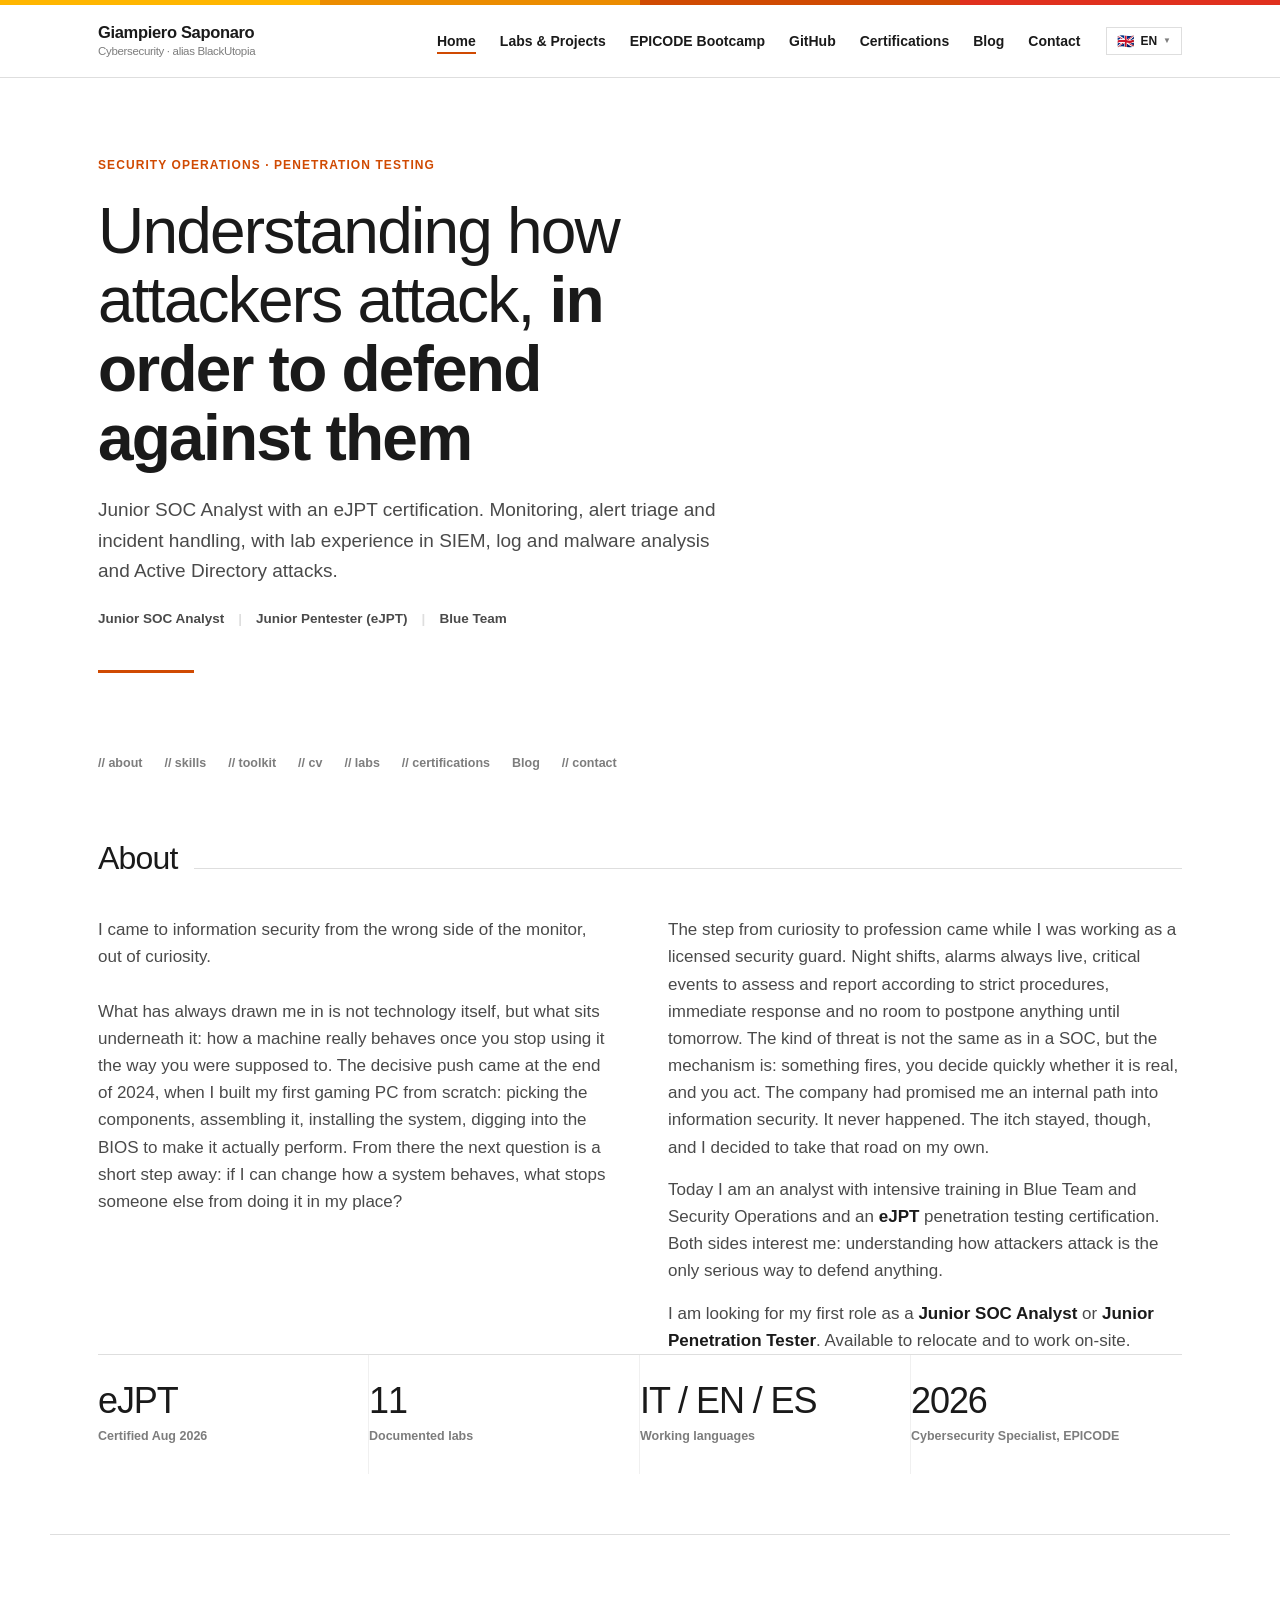
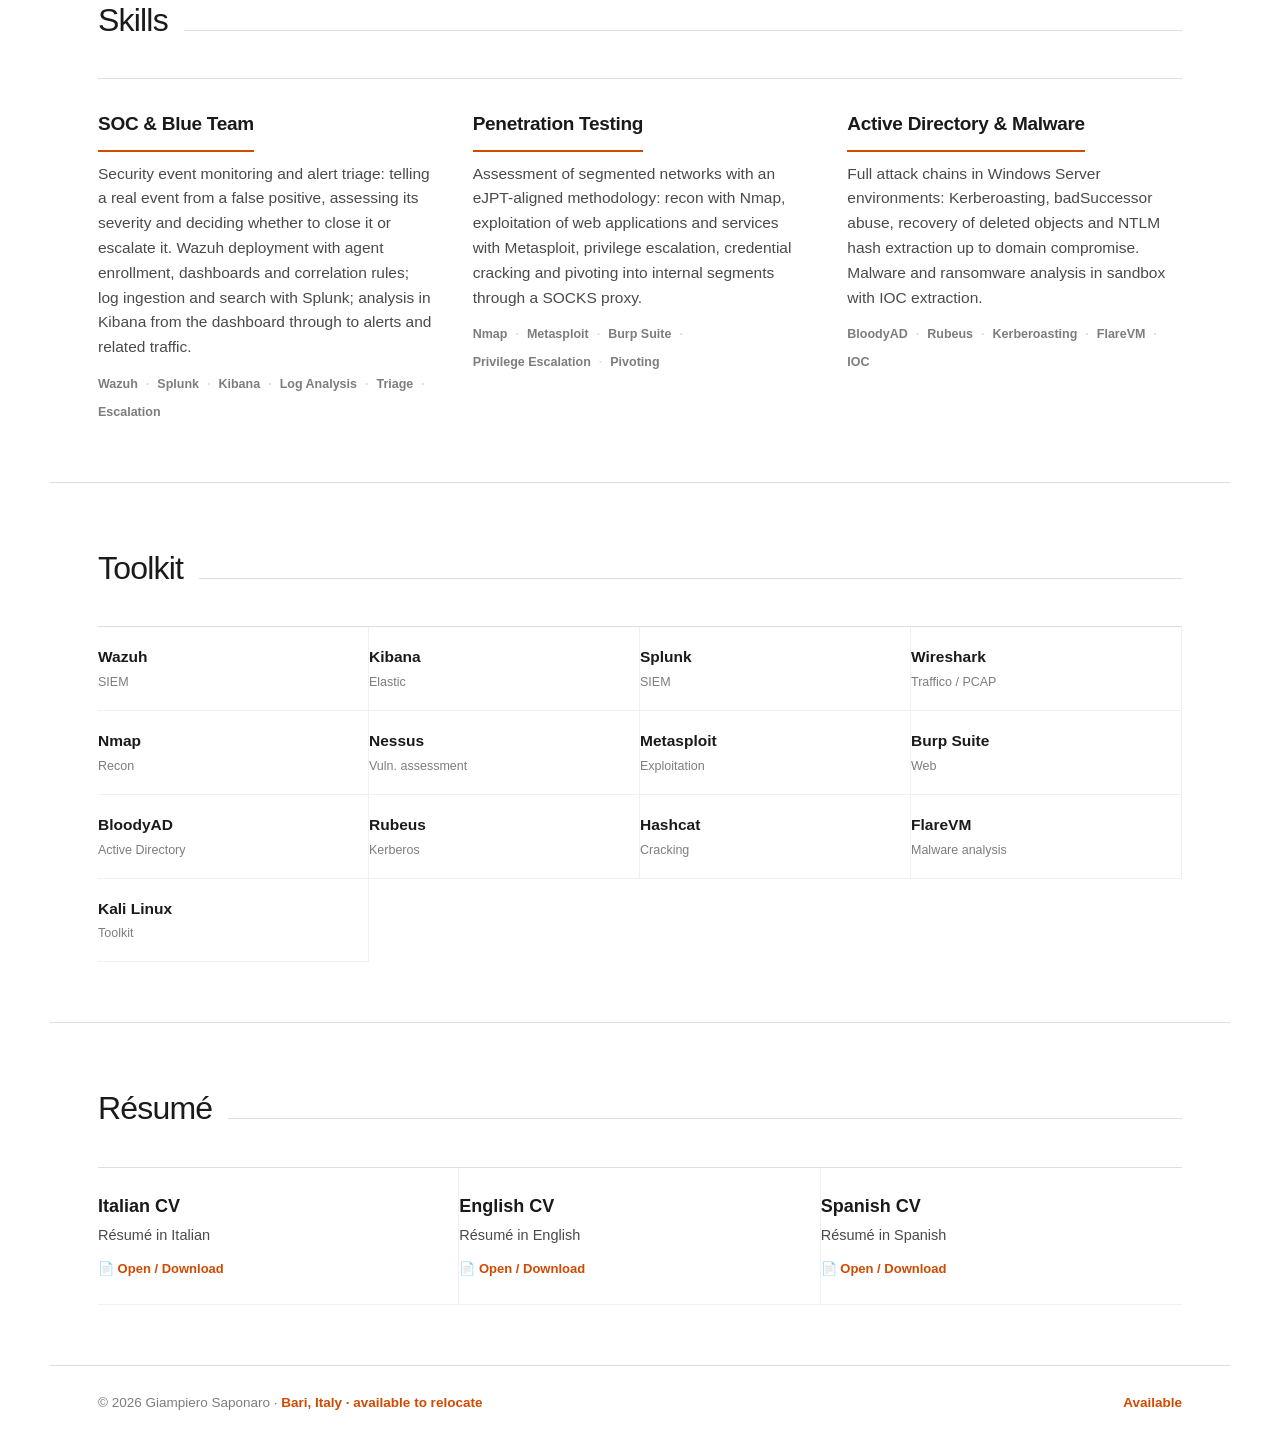
==== commit eb2e2e17: "update" ====
--- a/index.html
+++ b/index.html
@@ -22,10 +22,20 @@
 <link rel="stylesheet" href="style.css">
 </head>
 <body data-page-title="">
+<div class="colorbars"><i></i><i></i><i></i><i></i></div>
 <nav>
 <div class="nav-in">
-<a class="nav-logo" href="./">Giampiero Saponaro <span>/ BlackUtopia</span></a>
+<a class="nav-logo" href="./">Giampiero Saponaro<span>Cybersecurity &middot; alias BlackUtopia</span></a>
 <div class="nav-actions">
+<ul class="nav-inline">
+<li class="current"><a href="./" data-i18n="menu.home">Home</a></li>
+<li><a href="labs/" data-i18n="menu.labs">Lab &amp; Progetti</a></li>
+<li><a href="bootcamp/" data-i18n="menu.bootcamp">Bootcamp EPICODE</a></li>
+<li><a href="github/" data-i18n="menu.github">GitHub</a></li>
+<li><a href="certs/" data-i18n="menu.certs">Certificazioni</a></li>
+<li><a href="blog/" data-i18n="menu.blog">Blog</a></li>
+<li><a href="contact/" data-i18n="menu.contact">Contatti</a></li>
+</ul>
 <div class="lang-switch">
 <button class="lang-btn" aria-label="Cambia lingua" data-i18n-aria="lang.aria" aria-expanded="false">
 <span class="lang-flag">🇮🇹</span><span class="lang-code">IT</span><span class="lang-caret">▼</span>
@@ -69,15 +79,13 @@
 </div>
 </div>
 <section id="hero">
-<div class="hero-tag" data-i18n="hero.tag">Cybersecurity Portfolio</div>
-<h1 class="hero-name">Giampiero Saponaro</h1>
-<div class="hero-realname">alias <span>BlackUtopia</span></div>
+<div class="hero-tag" data-i18n="hero.kicker">Security Operations &middot; Penetration Testing</div>
+<h1 class="hero-name" data-i18n="hero.h1">Capire come attacca chi attacca, <b>per saperlo difendere</b></h1>
+<p class="hero-realname" data-i18n="hero.lead">Junior SOC Analyst con certificazione eJPT. Monitoraggio, triage delle alert e gestione degli incidenti, con esperienza di laboratorio su SIEM, analisi di log e malware e attacchi ad Active Directory.</p>
 <div class="hero-titles">
-<span class="hero-role" data-i18n="hero.role1">Junior SOC Analyst</span>
-<span class="hero-sep">/</span>
-<span class="hero-role" data-i18n="hero.role2">Junior Pentester (eJPT)</span>
-<span class="hero-sep">/</span>
-<span class="hero-role" data-i18n="hero.role3">Blue Team</span>
+<span data-i18n="hero.role1">Junior SOC Analyst</span><span class="hero-sep">|</span>
+<span data-i18n="hero.role2">Junior Pentester (eJPT)</span><span class="hero-sep">|</span>
+<span data-i18n="hero.role3">Blue Team</span>
 </div>
 <div class="hero-rule"></div>
 </section>
@@ -110,6 +118,7 @@
 <div class="stat-box"><span class="stat-num">eJPT</span><span class="stat-label" data-i18n="about.stat1">Certificato ago 2026</span></div>
 <div class="stat-box"><span class="stat-num">11</span><span class="stat-label" data-i18n="about.stat2">Lab documentati</span></div>
 <div class="stat-box"><span class="stat-num">IT / EN / ES</span><span class="stat-label" data-i18n="about.stat3">Lingue di lavoro</span></div>
+<div class="stat-box"><span class="stat-num">2026</span><span class="stat-label" data-i18n="about.stat4">Cybersecurity Specialist, EPICODE</span></div>
 </div>
 </section>
 
@@ -202,7 +211,7 @@
 </div>
 </section>
 <footer>
-<span>&copy; 2026 Giampiero Saponaro</span>
+<span>&copy; 2026 Giampiero Saponaro &middot; <span data-i18n="footer.loc">Bari, Italia &middot; disponibile al trasferimento</span></span>
 <span data-i18n="footer.open">Disponibile</span>
 </footer>
 <script src="i18n.js"></script>
--- a/style.css
+++ b/style.css
@@ -1,325 +1,304 @@
 /* ============================================================
-   BlackUtopia — Giampiero Saponaro
-   Design: documentale, fondo chiaro
+   Giampiero Saponaro — portfolio cybersecurity
+   Impianto: consulenza corporate, fondo bianco, accento arancio
    ============================================================ */
 
 :root{
-  --bg:#EDEFF1;
-  --card:#FFFFFF;
-  --ink:#14181C;
-  --body:#39434B;
-  --dim:#5C666F;
-  --line:#D2D7DC;
-  --line-soft:#E2E6EA;
-  --accent:#1F4FD8;
-  --accent-dark:#1740B0;
-  --alert:#B3341F;
-  --maxw:1000px;
+  --white:#FFFFFF;
+  --ink:#1A1A1A;
+  --body:#4A4A4A;
+  --dim:#7D7D7D;
+  --hair:#DEDEDE;
+  --hair2:#F0F0F0;
+  --grey:#F7F7F7;
+  --orange:#D04A02;
+  --rose:#E0301E;
+  --tangerine:#EB8C00;
+  --yellow:#FFB600;
+  --maxw:1180px;
 }
 
 *{margin:0;padding:0;box-sizing:border-box}
 html{scroll-behavior:smooth}
-body{
-  background:var(--bg);
-  color:var(--ink);
-  font-family:'Lato',-apple-system,BlinkMacSystemFont,'Segoe UI',Roboto,Helvetica,Arial,sans-serif;
-  font-size:17px;
-  line-height:1.66;
-  -webkit-font-smoothing:antialiased;
-}
+body{background:var(--white);color:var(--ink);
+  font-family:'Lato',Helvetica,Arial,sans-serif;font-size:17px;line-height:1.6;
+  -webkit-font-smoothing:antialiased}
 a{color:inherit}
-::selection{background:var(--accent);color:#fff}
-
-/* contenitore: applicato direttamente agli elementi di pagina */
+::selection{background:var(--orange);color:#fff}
+
 .wrap,section,.page-head,.subnav,footer{
   max-width:var(--maxw);margin-left:auto;margin-right:auto;
   padding-left:48px;padding-right:48px;
 }
 
+/* ---------- barra colori ---------- */
+.colorbars{display:flex;height:5px}
+.colorbars i{flex:1}
+.colorbars i:nth-child(1){background:var(--yellow)}
+.colorbars i:nth-child(2){background:var(--tangerine)}
+.colorbars i:nth-child(3){background:var(--orange)}
+.colorbars i:nth-child(4){background:var(--rose)}
+
 /* ---------- NAV ---------- */
-nav{background:var(--ink);color:#EDEFF1;position:sticky;top:0;z-index:120}
-.nav-in{
-  max-width:var(--maxw);margin:0 auto;padding:13px 40px;
-  display:flex;justify-content:space-between;align-items:center;
-}
-.nav-logo{font-family:'Open Sans',sans-serif;font-weight:700;font-size:14.5px;letter-spacing:.01em;text-decoration:none}
-.nav-logo span{color:#8A94A0;font-weight:500}
-.nav-actions{display:flex;align-items:center;gap:18px}
-
-/* ---------- SELETTORE LINGUA ---------- */
+nav{border-bottom:1px solid var(--hair);position:sticky;top:0;background:var(--white);z-index:120}
+.nav-in{max-width:var(--maxw);margin:0 auto;padding:18px 48px;
+  display:flex;justify-content:space-between;align-items:center;gap:24px}
+.nav-logo{font-family:'Open Sans',sans-serif;font-weight:700;font-size:16.5px;
+  letter-spacing:-.02em;text-decoration:none;line-height:1.2}
+.nav-logo span{display:block;font-weight:400;font-size:11.5px;color:var(--dim);margin-top:2px}
+.nav-actions{display:flex;align-items:center;gap:26px}
+
+.nav-inline{display:flex;gap:24px;list-style:none;align-items:center}
+.nav-inline a{text-decoration:none;font-family:'Open Sans',sans-serif;font-size:14px;
+  font-weight:600;padding:3px 0;border-bottom:2px solid transparent;transition:border-color .16s}
+.nav-inline a:hover{border-color:var(--orange)}
+.nav-inline li.current a{border-color:var(--orange)}
+
+/* ---------- LINGUA ---------- */
 .lang-switch{position:relative}
-.lang-btn{
-  display:flex;align-items:center;gap:7px;
-  background:none;border:1px solid #39434B;color:#C6CCD2;
-  font-family:'Open Sans',sans-serif;font-size:11.5px;letter-spacing:.06em;
-  padding:5px 9px;cursor:pointer;transition:border-color .18s,color .18s;
-}
-.lang-btn:hover,.lang-switch.open .lang-btn{border-color:#EDEFF1;color:#fff}
-.lang-caret{font-size:8px;transition:transform .2s}
+.lang-btn{display:flex;align-items:center;gap:6px;background:none;
+  border:1px solid var(--hair);color:var(--ink);font-family:'Open Sans',sans-serif;
+  font-size:12px;font-weight:600;padding:6px 10px;cursor:pointer;transition:border-color .16s}
+.lang-btn:hover,.lang-switch.open .lang-btn{border-color:var(--orange)}
+.lang-caret{font-size:8px;color:var(--dim);transition:transform .2s}
 .lang-switch.open .lang-caret{transform:rotate(180deg)}
-.lang-menu{
-  position:absolute;top:calc(100% + 6px);right:0;min-width:160px;list-style:none;
-  background:var(--card);border:1px solid var(--line);
-  opacity:0;visibility:hidden;transform:translateY(-5px);
-  transition:opacity .18s,transform .18s,visibility .18s;
-  box-shadow:5px 5px 0 rgba(20,24,28,.16);
-}
+.lang-menu{position:absolute;top:calc(100% + 5px);right:0;min-width:158px;list-style:none;
+  background:var(--white);border:1px solid var(--hair);opacity:0;visibility:hidden;
+  transform:translateY(-4px);transition:opacity .16s,transform .16s,visibility .16s;
+  box-shadow:0 6px 18px rgba(0,0,0,.09)}
 .lang-switch.open .lang-menu{opacity:1;visibility:visible;transform:none}
-.lang-menu button{
-  width:100%;display:flex;align-items:center;gap:9px;
-  background:none;border:none;cursor:pointer;padding:9px 12px;
-  font-family:'Open Sans',sans-serif;font-size:13.5px;color:var(--ink);text-align:left;
-}
-.lang-menu button:hover{background:var(--bg);color:var(--accent)}
-.lang-menu button.active{color:var(--accent);font-weight:500}
+.lang-menu button{width:100%;display:flex;align-items:center;gap:9px;background:none;border:none;
+  cursor:pointer;padding:9px 12px;font-family:'Open Sans',sans-serif;font-size:13.5px;text-align:left}
+.lang-menu button:hover{background:var(--grey);color:var(--orange)}
+.lang-menu button.active{color:var(--orange);font-weight:600}
 .lang-menu button.active::after{content:'✓';margin-left:auto;font-size:11px}
 .lang-flag{font-size:14px;line-height:1}
 
-/* ---------- HAMBURGER ---------- */
-.menu-toggle{
-  position:relative;z-index:210;width:26px;height:15px;padding:0;
-  background:none;border:none;cursor:pointer;
-  display:flex;flex-direction:column;justify-content:space-between;align-items:flex-end;
-}
-.menu-toggle span{display:block;height:1.5px;background:#EDEFF1;transition:transform .35s cubic-bezier(.7,0,.3,1),opacity .2s,width .3s}
-.menu-toggle span:nth-child(1){width:100%}
-.menu-toggle span:nth-child(2){width:64%}
-.menu-toggle span:nth-child(3){width:84%}
-.menu-toggle:hover span{width:100%}
-body.menu-open .menu-toggle span{background:var(--ink)}
-body.menu-open .menu-toggle span:nth-child(1){width:100%;transform:translateY(6.7px) rotate(45deg)}
+/* ---------- HAMBURGER (solo mobile) ---------- */
+.menu-toggle{display:none;position:relative;z-index:210;width:24px;height:14px;padding:0;
+  background:none;border:none;cursor:pointer;flex-direction:column;justify-content:space-between}
+.menu-toggle span{display:block;height:2px;width:100%;background:var(--ink);
+  transition:transform .3s cubic-bezier(.7,0,.3,1),opacity .2s}
+body.menu-open .menu-toggle span:nth-child(1){transform:translateY(6px) rotate(45deg)}
 body.menu-open .menu-toggle span:nth-child(2){opacity:0}
-body.menu-open .menu-toggle span:nth-child(3){width:100%;transform:translateY(-6.7px) rotate(-45deg)}
-body.menu-open nav{background:transparent}
-body.menu-open .nav-logo{color:var(--ink)}
-body.menu-open .nav-logo span{color:var(--dim)}
-body.menu-open .lang-btn{border-color:var(--line);color:var(--dim)}
-
-/* ---------- MENU FULLSCREEN ---------- */
-.menu-overlay{
-  position:fixed;inset:0;z-index:110;background:var(--bg);
-  display:flex;flex-direction:column;justify-content:center;
-  padding:110px 40px 48px;overflow-y:auto;
-  clip-path:inset(0 0 100% 0);
-  transition:clip-path .55s cubic-bezier(.76,0,.24,1);
-  pointer-events:none;
-}
+body.menu-open .menu-toggle span:nth-child(3){transform:translateY(-6px) rotate(-45deg)}
+
+.menu-overlay{position:fixed;inset:0;z-index:110;background:var(--white);
+  display:flex;flex-direction:column;justify-content:center;padding:90px 22px 40px;
+  overflow-y:auto;clip-path:inset(0 0 100% 0);
+  transition:clip-path .45s cubic-bezier(.76,0,.24,1);pointer-events:none}
 body.menu-open .menu-overlay{clip-path:inset(0 0 0 0);pointer-events:auto}
 .menu-inner{max-width:var(--maxw);margin:0 auto;width:100%}
 .menu-top{display:flex;justify-content:space-between;align-items:baseline;
-  border-bottom:1px solid var(--line);padding-bottom:12px;margin-bottom:34px}
-.menu-label{font-family:'Open Sans',sans-serif;font-size:10.5px;letter-spacing:.09em;text-transform:uppercase;font-weight:600;color:var(--dim)}
-.menu-close{
-  background:none;border:none;cursor:pointer;color:var(--dim);
-  font-family:'Open Sans',sans-serif;font-size:10.5px;letter-spacing:.07em;text-transform:uppercase;font-weight:600;
-  display:flex;align-items:center;gap:6px;transition:color .18s;
-}
-.menu-close:hover{color:var(--accent)}
-.menu-close-x{font-size:15px;line-height:1}
-
+  border-bottom:1px solid var(--hair);padding-bottom:11px;margin-bottom:22px}
+.menu-label{font-family:'Open Sans',sans-serif;font-size:11px;font-weight:700;
+  letter-spacing:.09em;text-transform:uppercase;color:var(--orange)}
+.menu-close{background:none;border:none;cursor:pointer;color:var(--dim);
+  font-family:'Open Sans',sans-serif;font-size:11px;font-weight:600;letter-spacing:.06em;
+  text-transform:uppercase;display:flex;align-items:center;gap:6px}
+.menu-close:hover{color:var(--orange)}
+.menu-close-x{font-size:15px}
 .menu-list{list-style:none}
-.menu-list li{opacity:0;transform:translateY(14px);transition:opacity .4s ease,transform .4s ease;border-bottom:1px solid var(--line-soft)}
-body.menu-open .menu-list li{opacity:1;transform:none}
-body.menu-open .menu-list li:nth-child(1){transition-delay:.16s}
-body.menu-open .menu-list li:nth-child(2){transition-delay:.21s}
-body.menu-open .menu-list li:nth-child(3){transition-delay:.26s}
-body.menu-open .menu-list li:nth-child(4){transition-delay:.31s}
-body.menu-open .menu-list li:nth-child(5){transition-delay:.36s}
-body.menu-open .menu-list li:nth-child(6){transition-delay:.41s}
-body.menu-open .menu-list li:nth-child(7){transition-delay:.46s}
-.menu-list a{
-  display:flex;align-items:center;justify-content:space-between;
-  text-decoration:none;padding:14px 0;
-  font-family:'Open Sans',sans-serif;font-weight:700;
-  font-size:clamp(26px,4.6vw,44px);letter-spacing:-.018em;line-height:1.1;
-  transition:color .2s,padding-left .28s cubic-bezier(.7,0,.3,1);
-}
-.menu-list a:hover{color:var(--accent);padding-left:14px}
-.menu-arrow{font-size:20px;color:var(--accent);opacity:0;transform:translateX(-8px);transition:opacity .2s,transform .25s}
-.menu-list a:hover .menu-arrow{opacity:1;transform:none}
-.menu-list li.current a{color:var(--accent)}
-.menu-footer{
-  margin-top:34px;padding-top:16px;border-top:1px solid var(--line);
-  display:flex;flex-wrap:wrap;gap:22px;opacity:0;transition:opacity .4s ease .5s;
-}
-body.menu-open .menu-footer{opacity:1}
-.menu-footer a{font-family:'Open Sans',sans-serif;font-size:11px;letter-spacing:.12em;
-  text-transform:uppercase;color:var(--dim);text-decoration:none;transition:color .18s}
-.menu-footer a:hover{color:var(--accent)}
+.menu-list li{border-bottom:1px solid var(--hair2)}
+.menu-list a{display:flex;justify-content:space-between;align-items:center;
+  text-decoration:none;padding:14px 0;font-family:'Open Sans',sans-serif;font-weight:600;
+  font-size:22px;letter-spacing:-.02em;transition:color .16s,padding-left .2s}
+.menu-list a:hover{color:var(--orange);padding-left:10px}
+.menu-arrow{color:var(--orange);opacity:0;transition:opacity .16s}
+.menu-list a:hover .menu-arrow{opacity:1}
+.menu-list li.current a{color:var(--orange)}
+.menu-footer{margin-top:26px;padding-top:14px;border-top:1px solid var(--hair);
+  display:flex;flex-wrap:wrap;gap:20px}
+.menu-footer a{font-family:'Open Sans',sans-serif;font-size:12px;font-weight:600;
+  color:var(--dim);text-decoration:none}
+.menu-footer a:hover{color:var(--orange)}
 
 /* ---------- HERO ---------- */
-#hero{padding-top:86px;padding-bottom:8px}
-.hero-tag{font-family:'Open Sans',sans-serif;font-size:11px;letter-spacing:.2em;
-  text-transform:uppercase;color:var(--accent);margin-bottom:22px}
-.hero-name{
-  font-family:'Open Sans',sans-serif;font-weight:700;
-  font-size:clamp(38px,6.6vw,74px);line-height:.98;letter-spacing:-.02em;margin-bottom:14px;
-}
-.hero-realname{font-family:'Open Sans',sans-serif;font-size:12.5px;color:var(--dim);margin-bottom:28px}
-.hero-realname span{color:var(--accent)}
-.hero-titles{display:flex;flex-wrap:wrap;gap:10px;align-items:baseline;
-  font-family:'Open Sans',sans-serif;font-weight:500;font-size:16px;color:var(--body)}
-.hero-sep{color:var(--line);font-weight:400}
-.hero-rule{height:3px;background:var(--ink);margin-top:40px}
+#hero{padding-top:78px;padding-bottom:60px}
+.hero-tag{font-family:'Open Sans',sans-serif;font-size:12px;font-weight:700;
+  letter-spacing:.09em;text-transform:uppercase;color:var(--orange);margin-bottom:22px}
+.hero-name{font-family:'Open Sans',sans-serif;font-weight:300;
+  font-size:clamp(34px,5.2vw,64px);line-height:1.08;letter-spacing:-.028em;max-width:16ch}
+.hero-name b{font-weight:700}
+.hero-realname{margin-top:22px;max-width:640px;font-size:19px;font-weight:300;color:var(--body)}
+.hero-realname span{color:var(--orange);font-weight:400}
+.hero-titles{display:flex;flex-wrap:wrap;gap:14px;margin-top:22px;
+  font-family:'Open Sans',sans-serif;font-size:13.5px;font-weight:600;color:var(--body)}
+.hero-sep{color:var(--hair)}
+.hero-rule{margin-top:40px;height:3px;width:96px;background:var(--orange)}
+
+/* ---------- FATTI ---------- */
+.about-stats{display:grid;grid-template-columns:repeat(auto-fit,minmax(180px,1fr));
+  border-top:1px solid var(--hair);margin-top:0}
+.stat-box{padding:28px 28px 28px 0;border-right:1px solid var(--hair2)}
+.stat-box:last-child{border-right:none}
+.stat-num{display:block;font-family:'Open Sans',sans-serif;font-weight:300;font-size:36px;
+  letter-spacing:-.03em;line-height:1;margin-bottom:7px}
+.stat-label{display:block;font-family:'Open Sans',sans-serif;font-size:12.5px;
+  font-weight:600;color:var(--dim)}
 
 /* ---------- SUBNAV ---------- */
-.subnav{display:flex;flex-wrap:wrap;gap:20px;padding-top:16px;padding-bottom:0}
-.subnav a{font-family:'Open Sans',sans-serif;font-size:11px;letter-spacing:.12em;
-  text-transform:uppercase;color:var(--dim);text-decoration:none;transition:color .18s}
-.subnav a:hover{color:var(--accent)}
+.subnav{display:flex;flex-wrap:wrap;gap:22px;padding-top:20px;padding-bottom:0}
+.subnav a{font-family:'Open Sans',sans-serif;font-size:12.5px;font-weight:600;
+  color:var(--dim);text-decoration:none}
+.subnav a:hover{color:var(--orange)}
 
 /* ---------- SEZIONI ---------- */
-section{padding-top:56px;padding-bottom:56px}
-#about{padding-top:34px}
-.section-header{display:flex;align-items:baseline;gap:14px;margin-bottom:28px}
-.section-title{font-family:'Open Sans',sans-serif;font-weight:700;font-size:14.5px;
-  letter-spacing:.07em;text-transform:uppercase;font-weight:600}
-.section-kicker{font-family:'Open Sans',sans-serif;font-size:10.5px;letter-spacing:.16em;
-  text-transform:uppercase;color:var(--accent)}
+section{padding-top:60px;padding-bottom:60px;border-top:1px solid var(--hair)}
+#hero,#about{border-top:none}
+.section-header{display:flex;align-items:baseline;gap:16px;margin-bottom:32px}
+.section-title{font-family:'Open Sans',sans-serif;font-weight:300;font-size:32px;letter-spacing:-.025em}
+.section-kicker{font-family:'Open Sans',sans-serif;font-size:12px;font-weight:700;
+  letter-spacing:.09em;text-transform:uppercase;color:var(--orange)}
+.section-line{flex:1;height:1px;background:var(--hair)}
 .section-num{display:none}
-.section-line{flex:1;height:1px;background:var(--line)}
-
-.about-text{max-width:660px}
-.about-text p{margin-bottom:20px}
-.about-text p:last-child{margin-bottom:0}
-.about-text strong{font-weight:600;color:var(--ink)}
-.about-stats{display:grid;grid-template-columns:repeat(auto-fit,minmax(180px,1fr));gap:8px;
-  margin-top:40px;border-top:1px solid var(--line);border-bottom:1px solid var(--line)}
-.stat-box{padding:18px 0}
-.stat-num{display:block;font-family:'Open Sans',sans-serif;font-weight:700;font-size:24px;letter-spacing:-.015em}
-.stat-label{display:block;font-family:'Open Sans',sans-serif;font-size:10px;
-  letter-spacing:.08em;text-transform:uppercase;font-weight:600;color:var(--dim);margin-top:3px}
-
-/* ---------- CARD (skill, lab, cert, repo, post) ---------- */
-.skills-grid,.labs-grid,.repo-grid,.posts-grid{
-  display:grid;grid-template-columns:repeat(auto-fit,minmax(330px,1fr));gap:16px}
-.certs-grid{display:grid;grid-template-columns:repeat(auto-fit,minmax(280px,1fr));gap:14px}
-
-.skill-card,.lab-card,.cert-card,.repo-card,.post-card,.cv-card{
-  background:var(--card);border:1px solid var(--line);padding:24px 26px;
-  text-decoration:none;color:inherit;display:block;
-  transition:box-shadow .2s,transform .2s,border-color .2s;
-}
-.skill-card:hover,.lab-card:hover,.cert-card:hover,.repo-card:hover,.post-card:hover,.cv-card:hover{
-  box-shadow:5px 5px 0 var(--ink);transform:translate(-2px,-2px);border-color:var(--ink)}
-.skill-icon,.tool-logo,.cv-flag,.cert-issuer-logo{display:none}
-
-.skill-card-title,.lab-title,.repo-name,.post-title,.cv-lang{
-  font-family:'Open Sans',sans-serif;font-weight:700;font-size:19px;
-  letter-spacing:-.015em;margin-bottom:9px;line-height:1.22}
-.skill-card p,.lab-desc,.repo-desc,.post-summary{color:var(--body);font-size:15.5px}
-.repo-path{font-size:12.5px;color:var(--dim);
-  margin:-4px 0 10px;word-break:break-all}
-
-.skill-tags,.lab-tech,.repo-meta,.post-tags,.article-tags{
-  display:flex;flex-wrap:wrap;gap:6px;margin-top:16px;padding-top:14px;border-top:1px solid var(--line-soft)}
-.skill-tag,.lab-tag,.repo-tag,.post-tag{
-  font-family:'Open Sans',sans-serif;font-size:11.5px;letter-spacing:.01em;font-weight:500;
-  color:var(--dim);background:var(--bg);border:1px solid var(--line);padding:3px 8px}
-
-.lab-status,.repo-flag{
-  font-family:'Open Sans',sans-serif;font-size:9.5px;letter-spacing:.07em;text-transform:uppercase;font-weight:600;
-  color:var(--accent);border:1px solid var(--accent);padding:2px 7px;
-  display:inline-block;margin-bottom:12px}
-.lab-pdf-hint,.repo-open,.post-read,.cv-action{
-  margin-top:14px;font-family:'Open Sans',sans-serif;font-size:11.5px;color:var(--accent)}
+
+.about-text{max-width:none;columns:2;column-gap:56px}
+.about-text p{margin-bottom:15px;color:var(--body);font-weight:300;break-inside:avoid}
+.about-text strong{font-weight:700;color:var(--ink)}
+
+/* ---------- ELENCHI (lab, repo, post) ---------- */
+.labs-grid,.repo-grid,.posts-grid{display:block;border-top:1px solid var(--hair)}
+.lab-card,.repo-card,.post-card{
+  display:grid;grid-template-columns:1fr 250px;gap:26px;align-items:start;
+  padding:24px 0;border-bottom:1px solid var(--hair);
+  background:none;border-left:none;border-right:none;border-top:none;
+  text-decoration:none;color:inherit;transition:padding-left .18s}
+.lab-card:hover,.repo-card:hover,.post-card:hover{padding-left:12px;background:none}
+.lab-title,.repo-name,.post-title{font-family:'Open Sans',sans-serif;font-weight:600;
+  font-size:19px;letter-spacing:-.015em;margin-bottom:5px;line-height:1.28}
+.lab-desc,.repo-desc,.post-summary{font-size:15px;color:var(--body);font-weight:300;max-width:62ch}
+.lab-status,.repo-flag,.post-date{display:block;font-family:'Open Sans',sans-serif;
+  font-size:11.5px;font-weight:700;letter-spacing:.07em;text-transform:uppercase;
+  color:var(--orange);margin-bottom:8px}
+.repo-path{font-family:'Open Sans',sans-serif;font-size:12.5px;color:var(--dim);
+  margin:-2px 0 8px;word-break:break-all}
+.lab-tech,.repo-meta,.post-tags{display:flex;flex-wrap:wrap;gap:8px;
+  font-family:'Open Sans',sans-serif;font-size:12.5px;font-weight:600;color:var(--dim)}
+.lab-tag,.repo-tag,.post-tag{display:inline}
+.lab-tag::after,.repo-tag::after,.post-tag::after{content:'·';margin-left:8px;color:var(--hair)}
+.lab-tag:last-child::after,.repo-tag:last-child::after,.post-tag:last-child::after{content:''}
+.lab-pdf-hint,.repo-open,.post-read{margin-top:12px;font-family:'Open Sans',sans-serif;
+  font-size:13px;font-weight:600;color:var(--orange)}
+
+/* ---------- COMPETENZE ---------- */
+.skills-grid{display:grid;grid-template-columns:repeat(3,1fr);gap:40px;
+  border-top:1px solid var(--hair);padding-top:30px}
+.skill-card{background:none;border:none;padding:0}
+.skill-card:hover{transform:none;box-shadow:none}
+.skill-card-title{font-family:'Open Sans',sans-serif;font-weight:600;font-size:19px;
+  letter-spacing:-.015em;margin-bottom:10px;padding-bottom:10px;border-bottom:2px solid var(--orange);
+  display:inline-block}
+.skill-card p{font-size:15.5px;color:var(--body);font-weight:300}
+.skill-tags{display:flex;flex-wrap:wrap;gap:8px;margin-top:14px;
+  font-family:'Open Sans',sans-serif;font-size:12.5px;font-weight:600;color:var(--dim)}
+.skill-tag::after{content:'·';margin-left:8px;color:var(--hair)}
+.skill-tag:last-child::after{content:''}
+.skill-icon{display:none}
 
 /* ---------- STRUMENTI ---------- */
-.tools-grid{display:grid;grid-template-columns:repeat(auto-fill,minmax(220px,1fr));
-  gap:1px;background:var(--line);border:1px solid var(--line)}
-.tool-item{background:var(--card);padding:14px 16px;display:flex;
-  justify-content:space-between;align-items:baseline;gap:10px;transition:background .18s}
-.tool-item:hover{background:var(--bg)}
-.tool-name{font-size:14.5px;font-weight:600;letter-spacing:-.005em}
-.tool-bar{font-family:'Open Sans',sans-serif;font-size:10px;letter-spacing:.1em;
-  text-transform:uppercase;color:var(--dim)}
+.tools-grid{display:grid;grid-template-columns:repeat(4,1fr);border-top:1px solid var(--hair)}
+.tool-item{padding:18px 24px 18px 0;border-bottom:1px solid var(--hair2);
+  border-right:1px solid var(--hair2)}
+.tool-name{display:block;font-family:'Open Sans',sans-serif;font-weight:600;font-size:15.5px}
+.tool-bar{display:block;font-size:12.5px;color:var(--dim);margin-top:2px}
+.tool-logo{display:none}
 
 /* ---------- CV ---------- */
-.cv-grid{display:grid;grid-template-columns:repeat(auto-fit,minmax(230px,1fr));gap:16px}
-.cv-sub{font-size:14.5px;color:var(--body)}
+.cv-grid{display:grid;grid-template-columns:repeat(3,1fr);border-top:1px solid var(--hair)}
+.cv-card{display:block;padding:24px 24px 24px 0;border-right:1px solid var(--hair2);
+  border-bottom:1px solid var(--hair2);text-decoration:none;color:inherit;background:none;
+  transition:padding-left .18s}
+.cv-card:last-child{border-right:none}
+.cv-card:hover{padding-left:10px;box-shadow:none;transform:none}
+.cv-lang{font-family:'Open Sans',sans-serif;font-weight:600;font-size:18px;margin-bottom:4px}
+.cv-sub{font-size:14.5px;color:var(--body);font-weight:300}
+.cv-action{margin-top:12px;font-family:'Open Sans',sans-serif;font-size:13px;
+  font-weight:600;color:var(--orange)}
+.cv-flag{display:none}
 
 /* ---------- CERTIFICAZIONI ---------- */
-.cert-issuer{display:flex;align-items:baseline;gap:12px;margin:38px 0 16px;
-  padding-bottom:9px;border-bottom:1px solid var(--line)}
+.cert-issuer{display:flex;align-items:baseline;gap:14px;margin:36px 0 0;
+  padding-bottom:10px;border-bottom:2px solid var(--ink)}
 .cert-issuer:first-of-type{margin-top:0}
-.cert-issuer-name{font-family:'Open Sans',sans-serif;font-weight:700;font-size:16px;letter-spacing:-.01em}
-.cert-issuer-course{font-family:'Open Sans',sans-serif;font-size:10.5px;
-  letter-spacing:.01em;color:var(--dim)}
-.cert-module{font-family:'Open Sans',sans-serif;font-size:9.5px;letter-spacing:.14em;
-  color:var(--accent);border:1px solid var(--accent);padding:2px 7px;display:inline-block;margin-bottom:11px}
-.cert-title{font-family:'Open Sans',sans-serif;font-weight:500;font-size:16.5px;
-  line-height:1.3;margin-bottom:7px}
-.cert-date{font-family:'Open Sans',sans-serif;font-size:11px;color:var(--dim)}
+.cert-issuer-name{font-family:'Open Sans',sans-serif;font-weight:600;font-size:18px;letter-spacing:-.02em}
+.cert-issuer-course{font-family:'Open Sans',sans-serif;font-size:12.5px;font-weight:600;color:var(--dim)}
+.cert-issuer-logo{display:none}
+.certs-grid{display:grid;grid-template-columns:repeat(2,1fr)}
+.cert-card{background:none;border:none;border-bottom:1px solid var(--hair);
+  border-right:1px solid var(--hair2);padding:20px 24px 20px 0;transition:padding-left .18s}
+.cert-card:nth-child(even){border-right:none}
+.cert-card:hover{padding-left:10px;box-shadow:none;transform:none}
+.cert-module{font-family:'Open Sans',sans-serif;font-size:11.5px;font-weight:700;
+  letter-spacing:.07em;color:var(--orange);margin-bottom:7px}
+.cert-title{font-family:'Open Sans',sans-serif;font-weight:600;font-size:16px;
+  line-height:1.32;margin-bottom:5px}
+.cert-date{font-size:13.5px;color:var(--dim);font-weight:300}
 .cert-bar{display:none}
 
 /* ---------- PAGINE INTERNE ---------- */
-.page-head{padding-top:70px;padding-bottom:0}
-.page-kicker{font-family:'Open Sans',sans-serif;font-size:11px;letter-spacing:.2em;
-  text-transform:uppercase;color:var(--accent);margin-bottom:16px}
-.page-title{font-family:'Open Sans',sans-serif;font-weight:700;
-  font-size:clamp(32px,5.4vw,56px);line-height:1.02;letter-spacing:-.018em}
-.page-lead{max-width:640px;margin-top:16px;color:var(--body)}
-.back-home{display:inline-block;margin-top:24px;font-family:'Open Sans',sans-serif;
-  font-size:11px;letter-spacing:.06em;text-transform:uppercase;font-weight:600;color:var(--dim);
-  text-decoration:none;border-bottom:1px solid var(--line);padding-bottom:3px;transition:color .18s,border-color .18s}
-.back-home:hover{color:var(--accent);border-color:var(--accent)}
-.page-section{padding-top:38px}
+.page-head{padding-top:64px;padding-bottom:0}
+.page-kicker{font-family:'Open Sans',sans-serif;font-size:12px;font-weight:700;
+  letter-spacing:.09em;text-transform:uppercase;color:var(--orange);margin-bottom:18px}
+.page-title{font-family:'Open Sans',sans-serif;font-weight:300;
+  font-size:clamp(32px,5vw,54px);line-height:1.06;letter-spacing:-.028em;max-width:18ch}
+.page-lead{max-width:660px;margin-top:18px;color:var(--body);font-weight:300;font-size:19px}
+.back-home{display:inline-block;margin-top:26px;font-family:'Open Sans',sans-serif;
+  font-size:13px;font-weight:600;color:var(--orange);text-decoration:none}
+.back-home:hover{text-decoration:underline}
+.page-section{padding-top:44px}
 
 /* ---------- BLOG ---------- */
-.blog-empty{margin-top:26px;padding:44px 30px;text-align:center;
-  background:var(--card);border:1px dashed var(--line)}
+.blog-empty{margin-top:24px;padding:46px 0;border-top:1px solid var(--hair);
+  border-bottom:1px solid var(--hair);background:none;text-align:left}
 .blog-empty-icon{display:none}
-.blog-empty-title{font-family:'Open Sans',sans-serif;font-weight:700;font-size:22px;
-  letter-spacing:-.02em;margin-bottom:8px}
-.blog-empty-desc{max-width:520px;margin:0 auto;color:var(--body);font-size:15.5px}
-.blog-empty-cta{display:inline-block;margin-top:20px;font-family:'Open Sans',sans-serif;
-  font-size:11.5px;letter-spacing:.08em;color:#fff;background:var(--accent);
-  padding:9px 16px;text-decoration:none;transition:background .18s}
-.blog-empty-cta:hover{background:var(--accent-dark)}
-.post-date{font-family:'Open Sans',sans-serif;font-size:10.5px;letter-spacing:.14em;
-  color:var(--dim);margin-bottom:9px}
+.blog-empty-title{font-family:'Open Sans',sans-serif;font-weight:300;font-size:28px;
+  letter-spacing:-.02em;margin-bottom:10px}
+.blog-empty-desc{max-width:600px;color:var(--body);font-weight:300}
+.blog-empty-cta{display:inline-block;margin-top:22px;background:var(--orange);color:#fff;
+  font-family:'Open Sans',sans-serif;font-size:14px;font-weight:600;padding:13px 26px;
+  text-decoration:none;transition:background .16s}
+.blog-empty-cta:hover{background:var(--rose)}
 
 /* ---------- ARTICOLO ---------- */
-.article-title{max-width:760px}
-.article-body{max-width:660px;font-size:17.5px;line-height:1.74}
+.article-title{max-width:20ch}
+.article-body{max-width:680px;font-size:18px;line-height:1.72;font-weight:300}
 .article-body p{margin-bottom:20px}
-.article-body strong{font-weight:600}
-.article-body em{color:var(--accent);font-style:italic}
-.article-body h2{font-family:'Open Sans',sans-serif;font-weight:700;font-size:21px;
-  letter-spacing:-.02em;margin:34px 0 14px;padding-top:22px;border-top:1px solid var(--line)}
-.article-tags{max-width:660px}
-.article-note{max-width:660px;margin-top:20px;font-family:'Open Sans',sans-serif;
-  font-size:10.5px;letter-spacing:.04em;color:var(--dim)}
+.article-body strong{font-weight:700;color:var(--ink)}
+.article-body em{font-style:italic;color:var(--orange)}
+.article-body h2{font-family:'Open Sans',sans-serif;font-weight:600;font-size:22px;
+  letter-spacing:-.02em;margin:36px 0 14px;padding-top:24px;border-top:1px solid var(--hair)}
+.article-tags{max-width:680px;margin-top:34px;padding-top:16px;border-top:1px solid var(--hair);
+  display:flex;flex-wrap:wrap;gap:8px;font-family:'Open Sans',sans-serif;
+  font-size:12.5px;font-weight:600;color:var(--dim)}
 
 /* ---------- CONTATTI ---------- */
-#contact{display:grid;grid-template-columns:1fr 1fr;gap:52px;align-items:start}
-.contact-cta{font-family:'Open Sans',sans-serif;font-weight:700;
-  font-size:clamp(26px,3.6vw,40px);line-height:1.06;letter-spacing:-.018em;margin-bottom:16px}
-.contact-cta span{color:var(--accent)}
-.contact-sub{color:var(--body);max-width:420px}
-.contact-links{display:flex;flex-direction:column;gap:1px;background:var(--line);border:1px solid var(--line)}
-.contact-link{display:flex;align-items:center;gap:14px;background:var(--card);
-  padding:15px 18px;text-decoration:none;transition:background .18s}
-.contact-link:hover{background:var(--bg)}
-.contact-link-icon{font-family:'Open Sans',sans-serif;font-size:13px;color:var(--accent);
-  width:20px;text-align:center;flex-shrink:0}
-.contact-link-label{display:block;font-family:'Open Sans',sans-serif;font-size:9.5px;
-  letter-spacing:.08em;text-transform:uppercase;font-weight:600;color:var(--dim)}
-.contact-link-val{display:block;font-family:'Open Sans',sans-serif;font-size:14.5px;
-  word-break:break-all;margin-top:2px}
+#contact{display:grid;grid-template-columns:1fr 1fr;gap:56px;align-items:start}
+.contact-cta{font-family:'Open Sans',sans-serif;font-weight:300;
+  font-size:clamp(26px,3.4vw,38px);line-height:1.1;letter-spacing:-.025em;margin-bottom:16px}
+.contact-cta span{font-weight:700}
+.contact-sub{color:var(--body);font-weight:300;max-width:440px}
+.contact-links{border-top:1px solid var(--hair)}
+.contact-link{display:flex;align-items:center;gap:16px;padding:16px 0;
+  border-bottom:1px solid var(--hair);text-decoration:none;transition:padding-left .18s}
+.contact-link:hover{padding-left:10px}
+.contact-link-icon{font-family:'Open Sans',sans-serif;font-size:14px;color:var(--orange);
+  width:20px;flex-shrink:0}
+.contact-link-label{display:block;font-family:'Open Sans',sans-serif;font-size:11.5px;
+  font-weight:700;letter-spacing:.07em;text-transform:uppercase;color:var(--dim)}
+.contact-link-val{display:block;font-size:15.5px;word-break:break-all;margin-top:2px}
 
 /* ---------- FOOTER ---------- */
-footer{padding-top:24px;padding-bottom:34px;
-  border-top:3px solid var(--ink);display:flex;justify-content:space-between;
-  flex-wrap:wrap;gap:12px;font-family:'Open Sans',sans-serif;font-size:11px;color:var(--dim)}
-footer span:last-child{background:var(--accent);color:#fff;padding:2px 10px}
+footer{padding-top:26px;padding-bottom:34px;border-top:1px solid var(--hair);
+  display:flex;justify-content:space-between;flex-wrap:wrap;gap:12px;
+  font-size:13.5px;color:var(--dim);font-weight:300}
+footer span:last-child{font-family:'Open Sans',sans-serif;font-weight:600;color:var(--orange)}
 
 /* ---------- REVEAL ---------- */
-.reveal{opacity:0;transform:translateY(12px);transition:opacity .5s ease,transform .5s ease}
+.reveal{opacity:0;transform:translateY(10px);transition:opacity .45s ease,transform .45s ease}
 .reveal.visible{opacity:1;transform:none}
 
-/* ---------- ACCESSIBILITÀ ---------- */
-a:focus-visible,button:focus-visible{outline:2px solid var(--accent);outline-offset:3px}
+a:focus-visible,button:focus-visible{outline:2px solid var(--orange);outline-offset:3px}
 @media (prefers-reduced-motion:reduce){
   *{animation:none!important;transition-duration:.01ms!important}
   .reveal{opacity:1;transform:none}
@@ -327,13 +306,19 @@
 }
 
 /* ---------- RESPONSIVE ---------- */
+@media (max-width:1000px){
+  .nav-inline{display:none}
+  .menu-toggle{display:flex}
+  .skills-grid{grid-template-columns:1fr;gap:28px}
+  .about-text{columns:1}
+}
 @media (max-width:760px){
-  body{font-size:17px}
-  .wrap,section,.page-head,.subnav,footer{padding-left:22px;padding-right:22px}
-  .nav-in{padding:12px 22px}
-  .menu-overlay{padding:96px 22px 36px}
-  #contact{grid-template-columns:1fr;gap:34px}
+  body{font-size:16.5px}
+  .wrap,section,.page-head,.subnav,footer,.nav-in{padding-left:22px;padding-right:22px}
+  .lab-card,.repo-card,.post-card{grid-template-columns:1fr;gap:10px}
+  .tools-grid,.certs-grid,.cv-grid{grid-template-columns:1fr 1fr}
+  .cv-card{border-right:none}
+  #contact{grid-template-columns:1fr;gap:32px}
+  .stat-box{border-right:none;border-bottom:1px solid var(--hair2);padding-right:0}
   .lang-code{display:none}
-  .skills-grid,.labs-grid,.repo-grid,.posts-grid,.certs-grid,.cv-grid{grid-template-columns:1fr}
-  .tools-grid{grid-template-columns:1fr 1fr}
-}
+}
